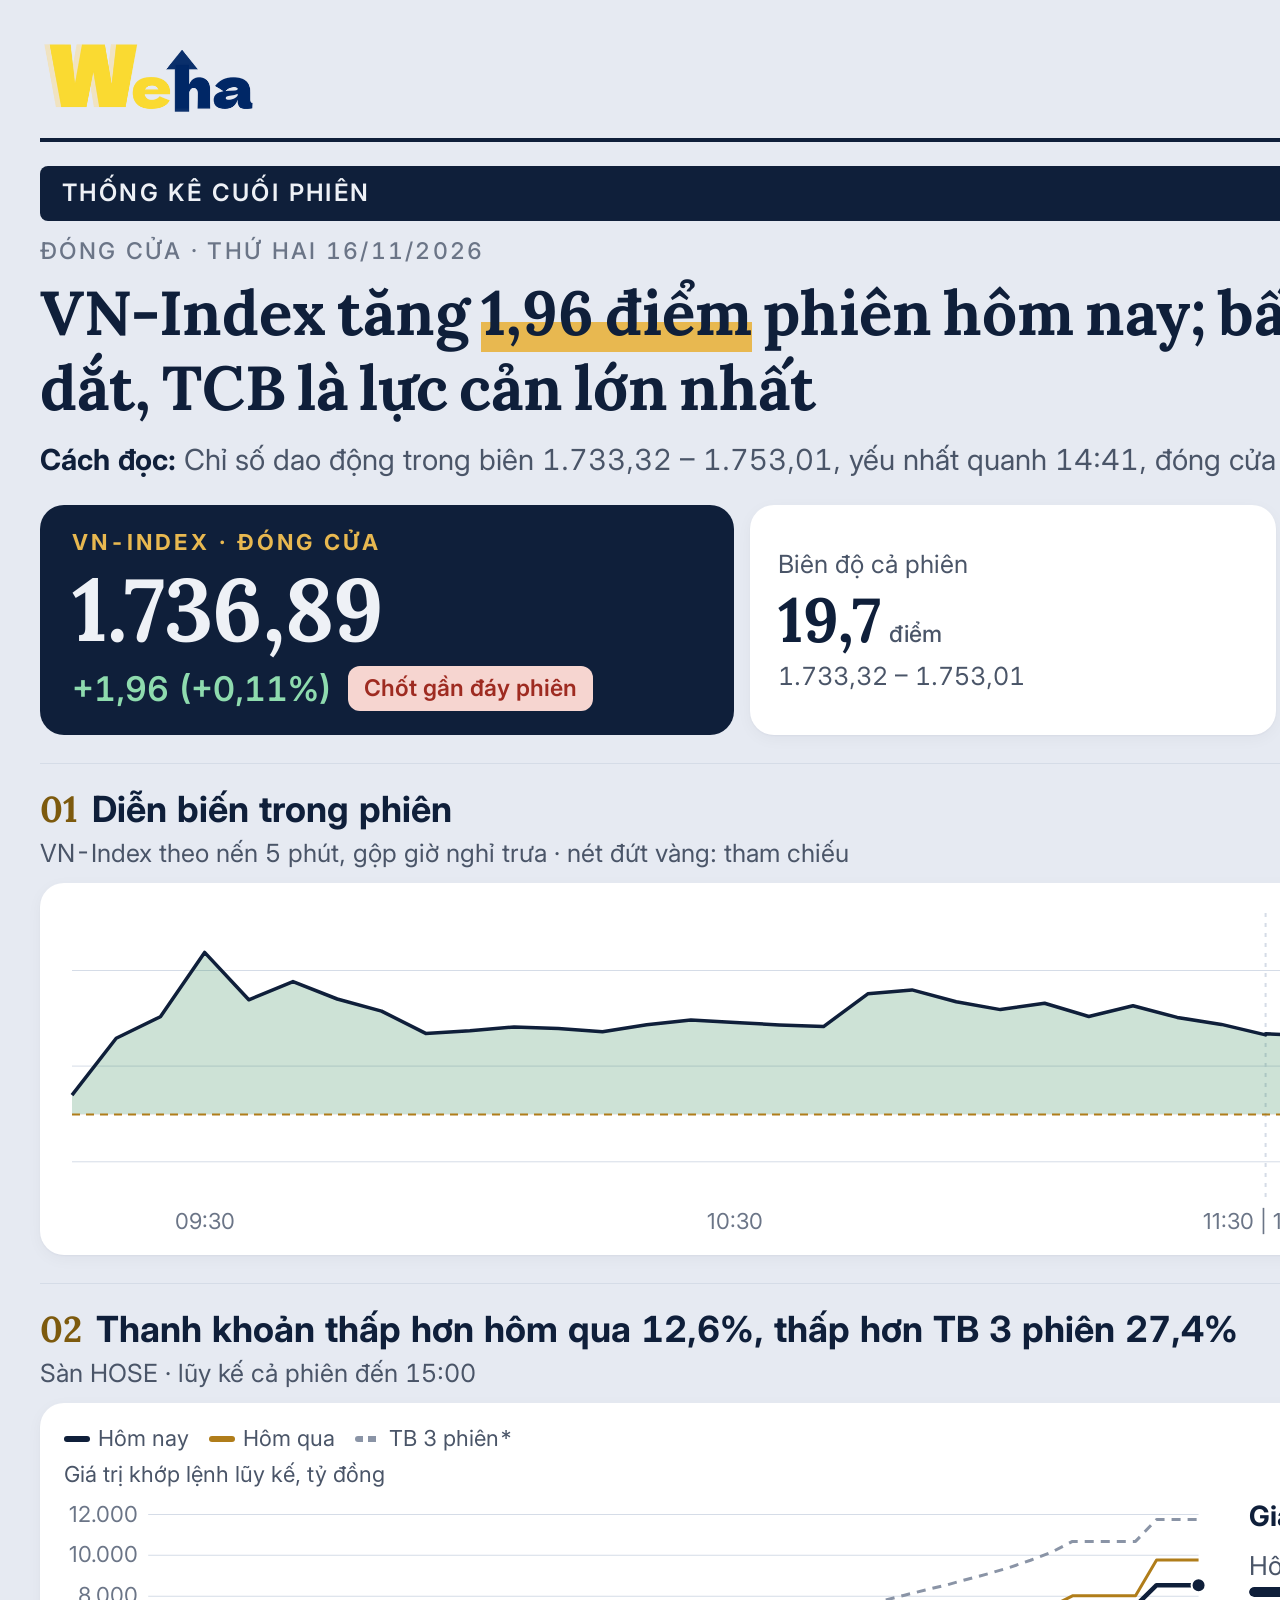
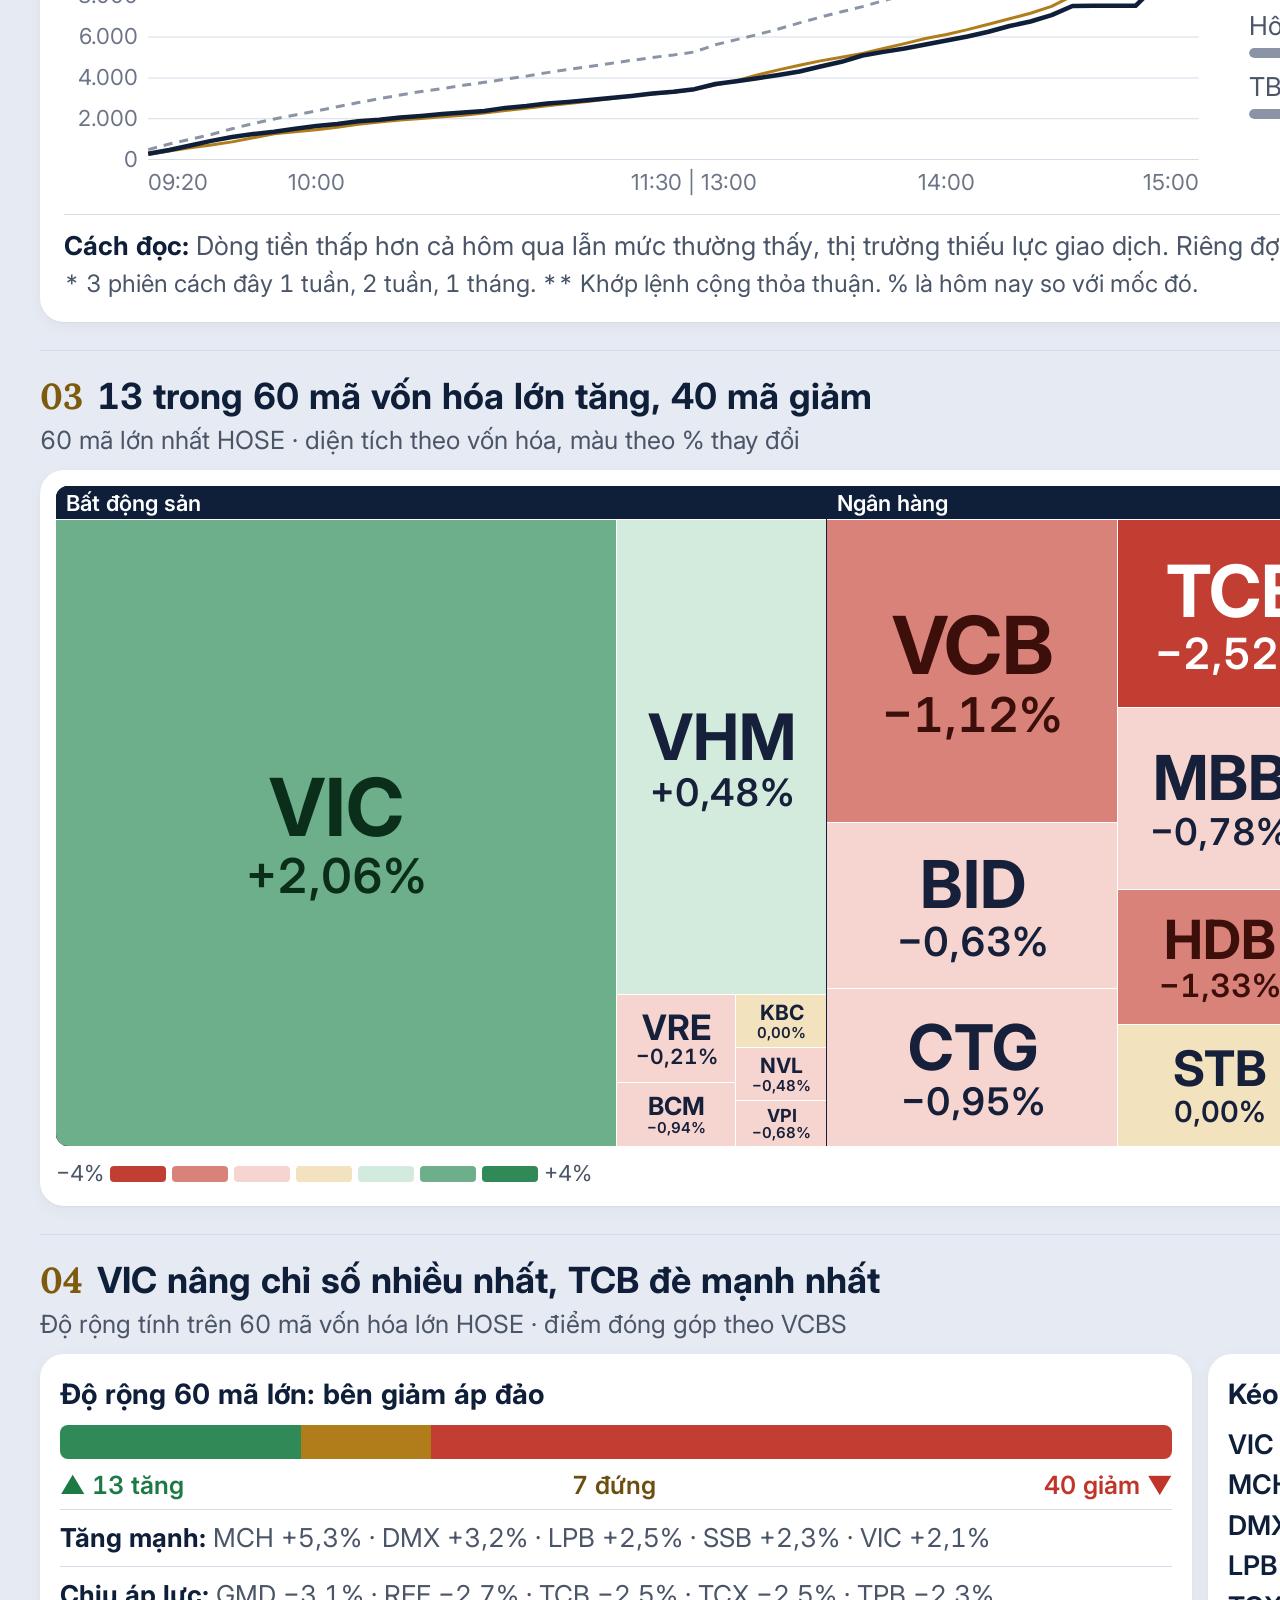
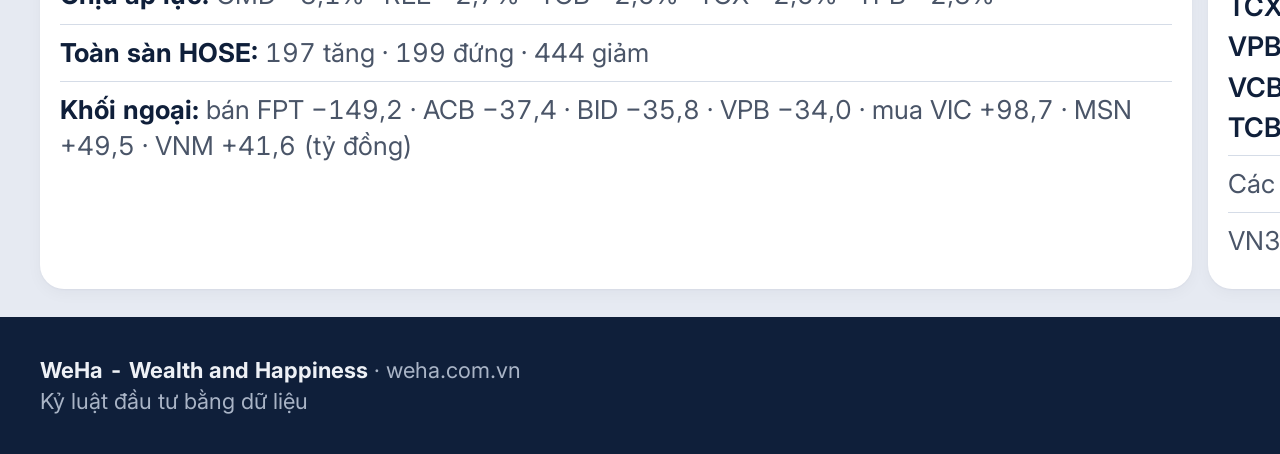
==== thong-ke-cuoi-phien/2026-11-16/index.html @ 00af67e8 "Thống kê cuối phiên 16/11/2026 Co-Authored-By: Claude Sonnet 5.5 <noreply@anthropic.com> Claude-Sess" ====
<!doctype html><html lang="vi"><head><meta charset="utf-8"><title>Thống kê cuối phiên 16/11/2026</title><style>@font-face{font-family:Inter;src:url(../assets/fonts/Inter.ttf);font-weight:100 900}
@font-face{font-family:Lora;src:url(../assets/fonts/Lora.ttf);font-weight:400 700}
:root{--navy:#0F1F3A;--navy-track:#24375A;--gold:#B07D1A;--gold-strong:#7D5A0E;--gold-light:#E8B850;--gold-fill:#FBEFD2;
--surface-page:#E6EAF2;--surface:#FFFFFF;--surface-soft:#F5F7FA;--text:#16203A;--text-2:#4A5568;--text-muted:#6B7587;--border:#D5DCE7;--on-dark:#EEF1F6;--on-dark-2:#A9B4C6;
--up:#1E7A45;--down:#C0352A;--up-bg:#D3EBDC;--down-bg:#F6D5D0;--neutral-bg:#F2E2BE;--up-strong:#1B5E36;--neutral-strong:#6B4F10;--up-on-dark:#8EDBAE;--down-on-dark:#F59A90;--up-bar:#2F8A57;--down-bar:#C23E33;
--zone-up-fill:rgba(30,122,69,.22);--zone-down-fill:rgba(192,53,42,.20);--ink:#0F1F3A;--hero-bg:#0F1F3A;--footer-bg:#0F1F3A;--s4:#8A94A6;
--font-sans:"Inter",sans-serif;--font-serif:"Lora",serif;--shadow-card:0 1px 2px rgba(15,31,58,.04),0 4px 16px rgba(15,31,58,.04)}
*{box-sizing:border-box;margin:0}
body{font-family:var(--font-sans);font-size:26px;line-height:1.45;color:var(--text);background:var(--surface-page);-webkit-font-smoothing:antialiased;font-variant-numeric:tabular-nums}
.canvas{width:2400px;padding:40px 40px 0}
.top{display:flex;justify-content:space-between;align-items:center;padding-bottom:22px;border-bottom:4px solid var(--ink)}
.top img{height:76px}
.meta{display:flex;flex-direction:column;align-items:flex-end;font-size:24px;color:var(--text-2);line-height:1.3}
.meta b{color:var(--ink);font-size:28px}
.tag{font-size:22px;font-weight:700;letter-spacing:.1em;text-transform:uppercase;color:var(--gold-strong)}
.h1{font-family:var(--font-serif);font-variant-numeric:normal;word-spacing:-.08em;font-size:62px;font-weight:700;line-height:1.2;color:var(--ink);margin:8px 0 14px}
.h1 mark{background:linear-gradient(transparent 62%,var(--gold-light) 62%);color:inherit}
.band{background:var(--ink);color:var(--on-dark);border-radius:8px;padding:10px 22px;margin-top:24px;font-size:24px;font-weight:600;letter-spacing:.1em;text-transform:uppercase}
.kick{font-size:23px;font-weight:500;letter-spacing:.1em;text-transform:uppercase;color:var(--text-muted);margin-top:14px}
.lede{font-size:29px;line-height:1.45;color:var(--text-2);margin-bottom:24px}.lede b{color:var(--ink)}
.kpi{display:grid;grid-template-columns:1.32fr 1fr 1fr 1fr;gap:16px}
.card-hero{background:var(--hero-bg);color:var(--on-dark);border-radius:24px;padding:22px 32px}
.eyebrow{font-size:22px;font-weight:700;letter-spacing:.14em;text-transform:uppercase;color:var(--gold-light)}
.display-score{font-family:var(--font-serif);font-size:88px;font-variant-numeric:lining-nums proportional-nums;font-weight:700;line-height:1.1;letter-spacing:-.01em;margin-top:2px}
.hrow{display:flex;align-items:center;gap:16px;flex-wrap:wrap;margin-top:6px}
.chg{font-weight:600;white-space:nowrap}.chg.up{color:var(--up)}.chg.down{color:var(--down)}.chg.flat{color:var(--text-2)}
.card-hero .chg.up{color:var(--up-on-dark)}.card-hero .chg.down{color:var(--down-on-dark)}
.chg.big{font-size:34px}
.badge{padding:6px 16px;border-radius:12px;font-size:23px;font-weight:600}
.b-up{background:var(--up-bg);color:var(--up-strong)}.b-down{background:var(--down-bg);color:#9E2B21}.b-mid{background:var(--neutral-bg);color:var(--neutral-strong)}
.how-to-read{margin-top:14px;padding-top:12px;border-top:1px solid var(--border);font-size:26px;line-height:1.45;color:var(--text-2)}
.card-hero .how-to-read{border-top-color:var(--navy-track);color:var(--on-dark-2)}.card-hero .how-to-read b{color:var(--on-dark)}
.how-to-read b{color:var(--ink)}
.stat-tile{background:var(--surface);border-radius:24px;box-shadow:var(--shadow-card);padding:22px 28px;display:flex;flex-direction:column;justify-content:center;gap:4px}
.stat-label,.stat-sub{font-size:23px;color:var(--text-2);line-height:1.3}
.stat-value{font-family:var(--font-serif);font-variant-numeric:lining-nums proportional-nums;font-size:62px;font-weight:700;line-height:1.15;color:var(--ink)}
.stat-value.down{color:var(--down)}.stat-value.up{color:var(--up)}
.unit{font-family:var(--font-sans);font-size:23px;font-weight:500;color:var(--text-2);margin-left:8px}
.sh{font-size:36px;font-weight:700;line-height:1.3;color:var(--ink);margin-top:28px;padding-top:22px;border-top:1px solid var(--border)}
.sh em{font-family:var(--font-serif);font-style:normal;font-variant-numeric:lining-nums;color:var(--gold-strong);margin-right:14px}
.sub{font-size:25px;color:var(--text-2);margin:2px 0 12px}
.card{background:var(--surface);border-radius:24px;box-shadow:var(--shadow-card);padding:16px}
svg{display:block}
.ax{font:22px var(--font-sans);fill:var(--text-muted)}
.note{font:500 24px var(--font-sans);fill:var(--text-2)}
.lab{font:700 24px var(--font-sans)}
.liq{display:grid;grid-template-columns:1.06fr 1fr;gap:10px 32px;padding:20px 24px}.lrs{display:grid;grid-template-columns:1fr 1fr;gap:36px;align-content:center}
.lc{min-width:0}
.lg{display:flex;flex-wrap:wrap;gap:4px 20px;font-size:22px;color:var(--text-2)}
.lg span{display:inline-flex;align-items:center;gap:8px}
.lg i{width:26px;height:6px;border-radius:3px;display:inline-block}
.lg i.dash{background:repeating-linear-gradient(90deg,var(--s4) 0 8px,transparent 8px 13px)}
.cap{font-size:22px;color:var(--text-2);margin-top:4px}
.ct{font-size:26px;font-weight:700;color:var(--ink);margin-bottom:10px}
.cmp{display:grid;grid-template-columns:1fr auto 110px;column-gap:10px;align-items:baseline;font-size:26px;margin-bottom:10px}
.cl{color:var(--text-2)}.cv{font-weight:700;color:var(--ink)}.cc{text-align:right;font-size:22px}
.cb{grid-column:1/-1;height:10px;border-radius:5px;background:var(--surface-soft);margin-top:3px;overflow:hidden}
.cb i{display:block;height:100%;border-radius:5px}
.fn{font-size:24px;color:var(--text-2)}
.wide{grid-column:1/-1;margin-top:2px}
.heat{position:relative;overflow:hidden;border-radius:12px;background:var(--ink)}
.hg{position:absolute;outline:2px solid var(--ink);outline-offset:-1px;overflow:hidden}
.hl{position:absolute;left:0;top:0;right:0;height:34px;padding:0 10px;background:var(--ink);color:#fff;font-size:22px;line-height:34px;font-weight:600;white-space:nowrap;overflow:hidden}
.ht{position:absolute;display:flex;flex-direction:column;align-items:center;justify-content:center;font-weight:700;line-height:1.08;outline:1px solid var(--surface);outline-offset:-.5px;color:var(--text);overflow:hidden}
.ht small{font-weight:600}.ht.row{flex-direction:row;gap:8px}
.h3u{background:var(--up-bar);color:#fff}.h2u{background:color-mix(in srgb,var(--up-bar) 62%,var(--up-bg));color:#0B2E1B}.h1u{background:var(--up-bg)}
.h0{background:var(--neutral-bg)}
.h1d{background:var(--down-bg)}.h2d{background:color-mix(in srgb,var(--down-bar) 55%,var(--down-bg));color:#3D0F0A}.h3d{background:var(--down-bar);color:#fff}
.scale{display:flex;align-items:center;gap:6px;margin-top:12px;font-size:22px;color:var(--text-2)}
.scale i{width:56px;height:16px;border-radius:4px}
.two{display:grid;grid-template-columns:1fr 1fr;gap:16px}
.two .card{padding:20px}
.stack{display:flex;height:34px;border-radius:8px;overflow:hidden;margin-top:4px}
.sl{display:flex;justify-content:space-between;font-size:25px;margin:8px 0 6px}.nt{color:var(--neutral-strong);font-weight:600}
.ln{font-size:26px;line-height:1.4;color:var(--text-2);padding:10px 0;border-top:1px solid var(--border)}.ln b{color:var(--ink)}
.ln b.chg.up{color:var(--up)}.ln b.chg.down{color:var(--down)}
.rest{margin-top:6px}
.ctr{display:grid;grid-template-columns:84px 1fr 100px;align-items:center;font-size:27px;line-height:1.5}
.sy{font-weight:600;color:var(--ink)}.nv{text-align:right}
.tr{position:relative;height:20px;display:block}.tr i{position:absolute;top:0;bottom:0;border-radius:3px}
.foot{display:flex;justify-content:space-between;align-items:center;gap:24px;background:var(--footer-bg);color:var(--on-dark-2);font-size:22px;line-height:1.4;margin:28px -40px 0;padding:22px 40px}
.foot b{color:var(--on-dark)}.foot .r{max-width:860px;text-align:right}
.ct{font-size:28px}.stat-label,.stat-sub{font-size:25px}
</style></head><body><main class="canvas">
<header class="top"><img src="../assets/logo.png" alt="WeHa"><div class="meta"><b>Cuối phiên · 15:00</b><span>Thứ Hai, 16/11/2026</span></div></header>
<div class="band">Thống kê cuối phiên</div>
<div class="kick">Đóng cửa · Thứ Hai 16/11/2026</div>
<h1 class="h1">VN-Index tăng <mark>1,96 điểm</mark> phiên hôm nay; bất động sản, thực phẩm và đồ uống dẫn dắt, TCB là lực cản lớn nhất</h1>
<p class="lede"><b>Cách đọc:</b> Chỉ số dao động trong biên 1.733,32 – 1.753,01, yếu nhất quanh 14:41, đóng cửa 1.736,89, trên tham chiếu 1,96 điểm.</p>
<section class="kpi">
<div class="card-hero"><div class="eyebrow">VN-Index · đóng cửa</div><div class="display-score">1.736,89</div>
<div class="hrow"><span class="chg up big">+1,96 (+0,11%)</span><span class="badge b-down">Chốt gần đáy phiên</span></div></div>
<div class="stat-tile"><div class="stat-label">Biên độ cả phiên</div><div class="stat-value">19,7<span class="unit">điểm</span></div><div class="stat-sub">1.733,32 – 1.753,01</div></div>
<div class="stat-tile"><div class="stat-label">Giá trị khớp lệnh</div><div class="stat-value">8.541<span class="unit">tỷ đồng</span></div><div class="stat-sub">Thỏa thuận thêm 3.336 tỷ đồng</div></div>
<div class="stat-tile"><div class="stat-label">Khối ngoại khớp lệnh</div><div class="stat-value up">+10<span class="unit">tỷ đồng</span></div><div class="stat-sub">Mua ròng mạnh VIC, MSN, VNM</div></div>
</section>
<h2 class="sh"><em>01</em>Diễn biến trong phiên</h2><p class="sub">VN-Index theo nến 5 phút, gộp giờ nghỉ trưa · nét đứt vàng: tham chiếu</p>
<div class="card"><svg viewBox="0 0 2288 340" width="100%" role="img" aria-label="VN-Index theo nến 5 phút">
<defs><clipPath id="ab"><rect x="0" y="0" width="2288" height="215.6"/></clipPath>
<clipPath id="be"><rect x="0" y="215.6" width="2288" height="340"/></clipPath></defs>
<line x1="16" x2="2138" y1="262.8" y2="262.8" stroke="var(--border)"/><text x="2152" y="270.8" class="ax">1.730</text><line x1="16" x2="2138" y1="167.1" y2="167.1" stroke="var(--border)"/><line x1="16" x2="2138" y1="71.5" y2="71.5" stroke="var(--border)"/><text x="2152" y="79.5" class="ax">1.750</text><line x1="1209.6" x2="1209.6" y1="14" y2="298" stroke="var(--border)" stroke-width="2" stroke-dasharray="4 6"/>
<path d="M16.0,196.1 L60.2,139.2 L104.4,117.7 L148.6,53.4 L192.8,100.8 L237.0,82.6 L281.2,100.0 L325.5,112.1 L369.7,134.4 L413.9,131.8 L458.1,128.0 L502.3,129.4 L546.5,132.8 L590.7,125.8 L634.9,121.0 L679.1,123.6 L723.3,125.9 L767.5,127.6 L811.8,94.8 L856.0,90.9 L900.2,102.8 L944.4,110.6 L988.6,104.2 L1032.8,117.5 L1077.0,106.7 L1121.2,118.4 L1165.4,125.4 L1209.6,135.9 L1209.6,134.8 L1253.8,136.7 L1298.0,117.1 L1342.2,127.5 L1386.5,132.4 L1430.7,159.6 L1474.9,160.7 L1519.1,179.6 L1563.3,180.8 L1607.5,166.9 L1651.7,163.5 L1695.9,167.6 L1740.1,166.9 L1784.3,168.1 L1828.5,180.8 L1872.8,169.1 L1917.0,163.4 L1961.2,171.5 L2005.4,202.9 L2049.6,191.8 L2093.8,211.0 L2138.0,196.9 L2138.0,215.6 L16.0,215.6 Z" fill="var(--zone-up-fill)" clip-path="url(#ab)"/>
<path d="M16.0,196.1 L60.2,139.2 L104.4,117.7 L148.6,53.4 L192.8,100.8 L237.0,82.6 L281.2,100.0 L325.5,112.1 L369.7,134.4 L413.9,131.8 L458.1,128.0 L502.3,129.4 L546.5,132.8 L590.7,125.8 L634.9,121.0 L679.1,123.6 L723.3,125.9 L767.5,127.6 L811.8,94.8 L856.0,90.9 L900.2,102.8 L944.4,110.6 L988.6,104.2 L1032.8,117.5 L1077.0,106.7 L1121.2,118.4 L1165.4,125.4 L1209.6,135.9 L1209.6,134.8 L1253.8,136.7 L1298.0,117.1 L1342.2,127.5 L1386.5,132.4 L1430.7,159.6 L1474.9,160.7 L1519.1,179.6 L1563.3,180.8 L1607.5,166.9 L1651.7,163.5 L1695.9,167.6 L1740.1,166.9 L1784.3,168.1 L1828.5,180.8 L1872.8,169.1 L1917.0,163.4 L1961.2,171.5 L2005.4,202.9 L2049.6,191.8 L2093.8,211.0 L2138.0,196.9 L2138.0,215.6 L16.0,215.6 Z" fill="var(--zone-down-fill)" clip-path="url(#be)"/>
<line x1="16" x2="2138" y1="215.6" y2="215.6" stroke="var(--gold)" stroke-width="2" stroke-dasharray="8 6"/>
<line x1="2138.0" x2="2148" y1="196.9" y2="196.9" stroke="var(--ink)" stroke-width="1.5" stroke-dasharray="3 6"/>
<path d="M16.0,196.1 L60.2,139.2 L104.4,117.7 L148.6,53.4 L192.8,100.8 L237.0,82.6 L281.2,100.0 L325.5,112.1 L369.7,134.4 L413.9,131.8 L458.1,128.0 L502.3,129.4 L546.5,132.8 L590.7,125.8 L634.9,121.0 L679.1,123.6 L723.3,125.9 L767.5,127.6 L811.8,94.8 L856.0,90.9 L900.2,102.8 L944.4,110.6 L988.6,104.2 L1032.8,117.5 L1077.0,106.7 L1121.2,118.4 L1165.4,125.4 L1209.6,135.9 L1209.6,134.8 L1253.8,136.7 L1298.0,117.1 L1342.2,127.5 L1386.5,132.4 L1430.7,159.6 L1474.9,160.7 L1519.1,179.6 L1563.3,180.8 L1607.5,166.9 L1651.7,163.5 L1695.9,167.6 L1740.1,166.9 L1784.3,168.1 L1828.5,180.8 L1872.8,169.1 L1917.0,163.4 L1961.2,171.5 L2005.4,202.9 L2049.6,191.8 L2093.8,211.0 L2138.0,196.9" fill="none" stroke="var(--ink)" stroke-width="3.5" stroke-linejoin="round"/>
<circle cx="2093.8" cy="211.0" r="7" fill="var(--down)" stroke="#fff" stroke-width="2"/>
<text x="2103.8" y="191.0" text-anchor="end" class="lab" fill="var(--down)">Thấp nhất 1.735,42</text>
<circle cx="2138.0" cy="196.9" r="8" fill="var(--ink)" stroke="#fff" stroke-width="2"/>
<rect x="2148" y="173.9" width="138" height="46" rx="8" fill="var(--ink)"/>
<text x="2217.0" y="204.9" text-anchor="middle" class="lab" fill="#fff">1.736,89</text>
<text x="2124" y="203.6" text-anchor="end" class="lab" fill="var(--gold-strong)">Tham chiếu 1.734,93</text>
<text x="148.6" y="330" text-anchor="middle" class="ax">09:30</text><text x="679.1" y="330" text-anchor="middle" class="ax">10:30</text><text x="1209.6" y="330" text-anchor="middle" class="ax">11:30 | 13:00</text><text x="1740.1" y="330" text-anchor="middle" class="ax">14:00</text><text x="2138.0" y="330" text-anchor="middle" class="ax">14:45</text></svg></div>
<h2 class="sh"><em>02</em>Thanh khoản thấp hơn hôm qua 12,6%, thấp hơn TB 3 phiên 27,4%</h2><p class="sub">Sàn HOSE · lũy kế cả phiên đến 15:00</p>
<div class="card liq"><div class="lc"><div class="lg"><span><i style="background:var(--ink)"></i>Hôm nay</span><span><i style="background:var(--gold)"></i>Hôm qua</span><span><i class="dash"></i>TB 3 phiên*</span></div>
<div class="cap">Giá trị khớp lệnh lũy kế, tỷ đồng</div><svg viewBox="0 0 1150 310" width="100%" role="img" aria-label="Thanh khoản lũy kế theo giờ"><line x1="84" x2="1132" y1="268.0" y2="268.0" stroke="var(--border)"/><text x="74" y="275.0" text-anchor="end" class="ax">0</text><line x1="84" x2="1132" y1="227.2" y2="227.2" stroke="var(--border)"/><text x="74" y="234.2" text-anchor="end" class="ax">2.000</text><line x1="84" x2="1132" y1="186.5" y2="186.5" stroke="var(--border)"/><text x="74" y="193.5" text-anchor="end" class="ax">4.000</text><line x1="84" x2="1132" y1="145.7" y2="145.7" stroke="var(--border)"/><text x="74" y="152.7" text-anchor="end" class="ax">6.000</text><line x1="84" x2="1132" y1="105.0" y2="105.0" stroke="var(--border)"/><text x="74" y="112.0" text-anchor="end" class="ax">8.000</text><line x1="84" x2="1132" y1="64.2" y2="64.2" stroke="var(--border)"/><text x="74" y="71.2" text-anchor="end" class="ax">10.000</text><line x1="84" x2="1132" y1="23.5" y2="23.5" stroke="var(--border)"/><text x="74" y="30.5" text-anchor="end" class="ax">12.000</text><text x="84.0" y="298" text-anchor="start" class="ax">09:20</text><text x="251.7" y="298" text-anchor="middle" class="ax">10:00</text><text x="629.0" y="298" text-anchor="middle" class="ax">11:30 | 13:00</text><text x="880.5" y="298" text-anchor="middle" class="ax">14:00</text><text x="1132.0" y="298" text-anchor="end" class="ax">15:00</text>
<path d="M84.0,258.0 L105.0,252.5 L125.9,247.7 L146.9,242.9 L167.8,237.2 L188.8,232.0 L209.8,227.4 L230.7,223.4 L251.7,219.5 L272.6,215.3 L293.6,211.1 L314.6,207.3 L335.5,203.5 L356.5,200.0 L377.4,197.1 L398.4,193.9 L419.4,190.9 L440.3,187.8 L461.3,184.7 L482.2,181.2 L503.2,178.0 L524.2,175.0 L545.1,172.0 L566.1,169.0 L587.0,166.1 L608.0,163.6 L629.0,160.6 L649.9,153.4 L670.9,148.3 L691.8,143.3 L712.8,137.7 L733.8,131.6 L754.7,125.9 L775.7,120.5 L796.6,115.4 L817.6,109.4 L838.6,104.0 L859.5,98.7 L880.5,93.8 L901.4,88.0 L922.4,82.5 L943.4,76.3 L964.3,69.1 L985.3,61.1 L1006.2,50.3 L1027.2,50.3 L1048.2,50.3 L1069.1,50.3 L1090.1,28.4 L1111.0,28.4 L1132.0,28.4" fill="none" stroke="var(--s4)" stroke-width="3" stroke-linejoin="round" stroke-dasharray="9 7"/><path d="M84.0,262.9 L105.0,259.4 L125.9,256.3 L146.9,253.5 L167.8,250.3 L188.8,246.2 L209.8,242.2 L230.7,240.2 L251.7,238.2 L272.6,235.7 L293.6,232.7 L314.6,230.5 L335.5,228.6 L356.5,227.0 L377.4,225.3 L398.4,223.7 L419.4,221.6 L440.3,219.0 L461.3,216.8 L482.2,214.2 L503.2,212.1 L524.2,209.8 L545.1,207.4 L566.1,204.3 L587.0,202.5 L608.0,200.9 L629.0,198.0 L649.9,193.7 L670.9,189.2 L691.8,183.6 L712.8,178.5 L733.8,173.8 L754.7,169.5 L775.7,165.9 L796.6,162.0 L817.6,157.1 L838.6,152.3 L859.5,147.2 L880.5,143.1 L901.4,138.3 L922.4,132.9 L943.4,127.5 L964.3,122.0 L985.3,115.1 L1006.2,104.6 L1027.2,104.6 L1048.2,104.6 L1069.1,104.6 L1090.1,68.9 L1111.0,68.9 L1132.0,68.9" fill="none" stroke="var(--gold)" stroke-width="3" stroke-linejoin="round" /><path d="M84.0,262.2 L105.0,258.4 L125.9,253.9 L146.9,249.3 L167.8,245.5 L188.8,242.5 L209.8,240.1 L230.7,237.2 L251.7,234.5 L272.6,232.4 L293.6,229.8 L314.6,228.2 L335.5,226.0 L356.5,224.4 L377.4,222.5 L398.4,220.9 L419.4,219.4 L440.3,216.4 L461.3,214.6 L482.2,212.1 L503.2,210.4 L524.2,208.5 L545.1,206.5 L566.1,204.5 L587.0,202.1 L608.0,200.4 L629.0,197.7 L649.9,192.6 L670.9,189.8 L691.8,186.8 L712.8,183.6 L733.8,180.1 L754.7,175.1 L775.7,170.4 L796.6,164.1 L817.6,160.5 L838.6,157.1 L859.5,153.1 L880.5,149.1 L901.4,145.1 L922.4,140.4 L943.4,134.7 L964.3,130.2 L985.3,123.9 L1006.2,114.7 L1027.2,114.6 L1048.2,114.6 L1069.1,114.6 L1090.1,94.0 L1111.0,94.0 L1132.0,94.0" fill="none" stroke="var(--ink)" stroke-width="4.5" stroke-linejoin="round" />
<circle cx="1132.0" cy="94.0" r="7" fill="var(--ink)" stroke="#fff" stroke-width="2"/></svg></div>
<div class="lrs"><div class="lr"><div class="ct">Giá trị khớp lệnh, tỷ đồng</div><div class="cmp"><span class="cl">Hôm nay</span><span class="cv">8.541</span><span class="cc"></span><span class="cb"><i style="width:72.6%;background:var(--ink)"></i></span></div><div class="cmp"><span class="cl">Hôm qua</span><span class="cv">9.773</span><span class="cc"><span class="chg down">−12,6%</span></span><span class="cb"><i style="width:83.1%;background:var(--s4)"></i></span></div><div class="cmp"><span class="cl">TB 3 phiên*</span><span class="cv">11.759</span><span class="cc"><span class="chg down">−27,4%</span></span><span class="cb"><i style="width:100.0%;background:var(--s4)"></i></span></div>
</div><div class="lr"><div class="ct">Gồm thỏa thuận, tỷ đồng**</div><div class="cmp"><span class="cl">Hôm nay</span><span class="cv">11.877</span><span class="cc"></span><span class="cb"><i style="width:76.9%;background:var(--ink)"></i></span></div><div class="cmp"><span class="cl">Hôm qua</span><span class="cv">15.138</span><span class="cc"><span class="chg down">−21,5%</span></span><span class="cb"><i style="width:98.0%;background:var(--s4)"></i></span></div><div class="cmp"><span class="cl">TB 3 phiên*</span><span class="cv">15.451</span><span class="cc"><span class="chg down">−23,1%</span></span><span class="cb"><i style="width:100.0%;background:var(--s4)"></i></span></div></div></div>
<div class="how-to-read wide"><b>Cách đọc:</b> Dòng tiền thấp hơn cả hôm qua lẫn mức thường thấy, thị trường thiếu lực giao dịch. Riêng đợt ATC khớp 1.012 tỷ đồng.<br><span class="fn">* 3 phiên cách đây 1 tuần, 2 tuần, 1 tháng. ** Khớp lệnh cộng thỏa thuận. % là hôm nay so với mốc đó.</span></div></div>
<h2 class="sh"><em>03</em>13 trong 60 mã vốn hóa lớn tăng, 40 mã giảm</h2><p class="sub">60 mã lớn nhất HOSE · diện tích theo vốn hóa, màu theo % thay đổi</p>
<div class="card"><div class="heat" style="width:2288px;height:660px"><div class="hg" style="left:0.0px;top:0.0px;width:771.1px;height:660.0px"><b class="hl">Bất động sản</b><div class="ht h2u" style="left:0.0px;top:34.0px;width:561.1px;height:626.0px"><span style="font-size:80px">VIC</span><small style="font-size:48px">+2,06%</small></div><div class="ht h1u" style="left:561.1px;top:34.0px;width:210.0px;height:474.8px"><span style="font-size:64px">VHM</span><small style="font-size:38px">+0,48%</small></div><div class="ht h1d" style="left:561.1px;top:508.8px;width:119.1px;height:88.0px"><span style="font-size:35px">VRE</span><small style="font-size:21px">−0,21%</small></div><div class="ht h1d" style="left:561.1px;top:596.8px;width:119.1px;height:63.2px"><span style="font-size:25px">BCM</span><small style="font-size:15px">−0,94%</small></div><div class="ht h0" style="left:680.2px;top:508.8px;width:91.0px;height:53.2px"><span style="font-size:21px">KBC</span><small style="font-size:15px">0,00%</small></div><div class="ht h1d" style="left:680.2px;top:561.9px;width:91.0px;height:53.1px"><span style="font-size:21px">NVL</span><small style="font-size:15px">−0,48%</small></div><div class="ht h1d" style="left:680.2px;top:615.1px;width:91.0px;height:44.9px"><span style="font-size:18px">VPI</span><small style="font-size:15px">−0,68%</small></div></div><div class="hg" style="left:771.1px;top:0.0px;width:750.4px;height:660.0px"><b class="hl">Ngân hàng</b><div class="ht h2d" style="left:0.0px;top:34.0px;width:291.4px;height:303.0px"><span style="font-size:80px">VCB</span><small style="font-size:48px">−1,12%</small></div><div class="ht h1d" style="left:0.0px;top:337.0px;width:291.4px;height:165.6px"><span style="font-size:66px">BID</span><small style="font-size:40px">−0,63%</small></div><div class="ht h1d" style="left:0.0px;top:502.6px;width:291.4px;height:157.4px"><span style="font-size:63px">CTG</span><small style="font-size:38px">−0,95%</small></div><div class="ht h3d" style="left:291.4px;top:34.0px;width:236.2px;height:187.9px"><span style="font-size:72px">TCB</span><small style="font-size:43px">−2,52%</small></div><div class="ht h2d" style="left:527.6px;top:34.0px;width:222.8px;height:187.9px"><span style="font-size:68px">VPB</span><small style="font-size:41px">−1,81%</small></div><div class="ht h1d" style="left:291.4px;top:221.9px;width:203.5px;height:181.6px"><span style="font-size:62px">MBB</span><small style="font-size:37px">−0,78%</small></div><div class="ht h2d" style="left:291.4px;top:403.5px;width:203.5px;height:135.1px"><span style="font-size:54px">HDB</span><small style="font-size:32px">−1,33%</small></div><div class="ht h0" style="left:291.4px;top:538.6px;width:203.5px;height:121.4px"><span style="font-size:49px">STB</span><small style="font-size:29px">0,00%</small></div><div class="ht h1u" style="left:494.9px;top:221.9px;width:134.5px;height:170.5px"><span style="font-size:41px">ACB</span><small style="font-size:24px">+0,49%</small></div><div class="ht h2u" style="left:629.4px;top:221.9px;width:121.0px;height:170.5px"><span style="font-size:37px">LPB</span><small style="font-size:22px">+2,48%</small></div><div class="ht h1d" style="left:494.9px;top:392.4px;width:132.9px;height:89.7px"><span style="font-size:36px">MSB</span><small style="font-size:22px">−0,91%</small></div><div class="ht h1d" style="left:627.8px;top:392.4px;width:122.6px;height:89.7px"><span style="font-size:36px">SHB</span><small style="font-size:22px">−0,92%</small></div><div class="ht h2d" style="left:494.9px;top:482.1px;width:113.7px;height:89.0px"><span style="font-size:34px">VIB</span><small style="font-size:21px">−1,78%</small></div><div class="ht h2u" style="left:494.9px;top:571.1px;width:113.7px;height:88.9px"><span style="font-size:34px">SSB</span><small style="font-size:21px">+2,33%</small></div><div class="ht h2d" style="left:608.6px;top:482.1px;width:78.6px;height:99.3px"><span style="font-size:24px">TPB</span><small style="font-size:15px">−2,32%</small></div><div class="ht h2d" style="left:687.2px;top:482.1px;width:63.2px;height:99.3px"><span style="font-size:19px">OCB</span><small style="font-size:15px">−2,31%</small></div><div class="ht h1d" style="left:608.6px;top:581.4px;width:74.6px;height:78.6px"><span style="font-size:23px">EIB</span><small style="font-size:15px">−0,31%</small></div><div class="ht h2d" style="left:683.1px;top:581.4px;width:67.2px;height:78.6px"><span style="font-size:20px">NAB</span><small style="font-size:15px">−1,89%</small></div></div><div class="hg" style="left:1521.5px;top:0.0px;width:276.5px;height:350.5px"><b class="hl">Công nghiệp</b><div class="ht h0" style="left:0.0px;top:34.0px;width:167.0px;height:200.5px"><span style="font-size:51px">HPG</span><small style="font-size:30px">0,00%</small></div><div class="ht h1d" style="left:167.0px;top:34.0px;width:109.5px;height:200.5px"><span style="font-size:33px">GVR</span><small style="font-size:20px">−0,69%</small></div><div class="ht h1u" style="left:0.0px;top:234.5px;width:67.1px;height:116.0px"><span style="font-size:20px">GEE</span><small style="font-size:15px">+0,49%</small></div><div class="ht h3d" style="left:67.1px;top:234.5px;width:97.2px;height:61.6px"><span style="font-size:25px">GMD</span><small style="font-size:15px">−3,09%</small></div><div class="ht h2d" style="left:67.1px;top:296.1px;width:97.2px;height:54.4px"><span style="font-size:22px">GEX</span><small style="font-size:15px">−1,40%</small></div><div class="ht h3d" style="left:164.3px;top:234.5px;width:60.7px;height:86.2px"><span style="font-size:18px">REE</span><small style="font-size:15px">−2,71%</small></div><div class="ht h1d" style="left:225.0px;top:234.5px;width:51.5px;height:86.2px"><span style="font-size:19px">GEL</span></div><div class="ht h1d row" style="left:164.3px;top:320.8px;width:112.2px;height:29.7px"><span style="font-size:19px">VGC</span><small style="font-size:15px">−0,50%</small></div></div><div class="hg" style="left:1521.5px;top:350.5px;width:276.5px;height:309.5px"><b class="hl">Năng lượng</b><div class="ht h0" style="left:0.0px;top:34.0px;width:206.8px;height:160.1px"><span style="font-size:63px">GAS</span><small style="font-size:38px">0,00%</small></div><div class="ht h1u" style="left:0.0px;top:194.1px;width:206.8px;height:115.4px"><span style="font-size:46px">BSR</span><small style="font-size:28px">+0,39%</small></div><div class="ht h2d" style="left:206.8px;top:34.0px;width:69.7px;height:112.6px"><span style="font-size:21px">PLX</span><small style="font-size:15px">−2,24%</small></div><div class="ht h2d" style="left:206.8px;top:146.6px;width:69.7px;height:98.3px"><span style="font-size:21px">POW</span><small style="font-size:15px">−1,53%</small></div><div class="ht h1u" style="left:206.8px;top:244.9px;width:69.7px;height:64.6px"><span style="font-size:21px">PGV</span><small style="font-size:15px">+0,94%</small></div></div><div class="hg" style="left:1798.0px;top:0.0px;width:254.4px;height:317.6px"><b class="hl">Chứng khoán</b><div class="ht h2d" style="left:0.0px;top:34.0px;width:147.3px;height:117.0px"><span style="font-size:45px">TCX</span><small style="font-size:27px">−2,47%</small></div><div class="ht h2d" style="left:147.3px;top:34.0px;width:107.2px;height:117.0px"><span style="font-size:32px">VCK</span><small style="font-size:19px">−1,27%</small></div><div class="ht h2d" style="left:0.0px;top:151.0px;width:112.4px;height:96.2px"><span style="font-size:34px">SSI</span><small style="font-size:20px">−1,73%</small></div><div class="ht h1d" style="left:0.0px;top:247.1px;width:112.4px;height:70.5px"><span style="font-size:28px">VPX</span><small style="font-size:17px">−0,64%</small></div><div class="ht h1u" style="left:112.4px;top:151.0px;width:72.1px;height:82.8px"><span style="font-size:22px">HCM</span><small style="font-size:15px">+0,22%</small></div><div class="ht h2d" style="left:184.5px;top:151.0px;width:69.9px;height:82.8px"><span style="font-size:21px">VIX</span><small style="font-size:15px">−1,92%</small></div><div class="ht h2d" style="left:112.4px;top:233.7px;width:49.2px;height:83.9px"><span style="font-size:19px">VCI</span></div><div class="ht h1d" style="left:161.6px;top:233.7px;width:47.6px;height:83.9px"><span style="font-size:19px">LPS</span></div><div class="ht h2d" style="left:209.2px;top:233.7px;width:45.3px;height:83.9px"><span style="font-size:19px">VND</span></div></div><div class="hg" style="left:2052.4px;top:0.0px;width:235.6px;height:317.6px"><b class="hl">Thực phẩm</b><div class="ht h3u" style="left:0.0px;top:34.0px;width:235.6px;height:134.2px"><span style="font-size:54px">MCH</span><small style="font-size:32px">+5,26%</small></div><div class="ht h0" style="left:0.0px;top:168.2px;width:145.5px;height:149.5px"><span style="font-size:44px">VNM</span><small style="font-size:26px">0,00%</small></div><div class="ht h1d" style="left:145.5px;top:168.2px;width:90.1px;height:110.1px"><span style="font-size:27px">SAB</span><small style="font-size:16px">−0,35%</small></div><div class="ht h1u" style="left:145.5px;top:278.3px;width:90.1px;height:39.4px"><span style="font-size:19px">SBT</span></div></div><div class="hg" style="left:1798.0px;top:317.6px;width:202.7px;height:342.4px"><b class="hl">Du lịch</b><div class="ht h0" style="left:0.0px;top:34.0px;width:202.7px;height:153.9px"><span style="font-size:61px">VPL</span><small style="font-size:37px">0,00%</small></div><div class="ht h1d" style="left:0.0px;top:187.9px;width:121.0px;height:154.5px"><span style="font-size:37px">VJC</span><small style="font-size:22px">−0,65%</small></div><div class="ht h2d" style="left:121.0px;top:187.9px;width:81.7px;height:154.5px"><span style="font-size:25px">HVN</span><small style="font-size:15px">−1,80%</small></div></div><div class="hg" style="left:2000.7px;top:317.6px;width:287.3px;height:238.4px"><b class="hl">Bán lẻ</b><div class="ht h1u" style="left:0.0px;top:34.0px;width:185.3px;height:102.2px"><span style="font-size:41px">MSN</span><small style="font-size:25px">+0,42%</small></div><div class="ht h1d" style="left:0.0px;top:136.2px;width:185.3px;height:102.2px"><span style="font-size:41px">MWG</span><small style="font-size:25px">−0,27%</small></div><div class="ht h3u" style="left:185.3px;top:34.0px;width:102.0px;height:161.5px"><span style="font-size:31px">DMX</span><small style="font-size:19px">+3,20%</small></div><div class="ht h0" style="left:185.3px;top:195.5px;width:102.0px;height:43.0px"><span style="font-size:17px">FRT</span><small style="font-size:15px">0,00%</small></div></div><div class="hg" style="left:2000.7px;top:556.1px;width:287.3px;height:103.9px"><b class="hl">Khác</b><div class="ht h2d" style="left:0.0px;top:34.0px;width:195.8px;height:69.9px"><span style="font-size:28px">FPT</span><small style="font-size:17px">−1,40%</small></div><div class="ht h2d" style="left:195.8px;top:34.0px;width:91.5px;height:69.9px"><span style="font-size:28px">BVH</span><small style="font-size:17px">−1,09%</small></div></div></div><div class="scale"><span>−4%</span><i class="h3d"></i><i class="h2d"></i><i class="h1d"></i><i class="h0"></i><i class="h1u"></i><i class="h2u"></i><i class="h3u"></i><span>+4%</span></div></div>
<h2 class="sh"><em>04</em>VIC nâng chỉ số nhiều nhất, TCB đè mạnh nhất</h2><p class="sub">Độ rộng tính trên 60 mã vốn hóa lớn HOSE · điểm đóng góp theo VCBS</p>
<section class="two"><div class="card"><div class="ct">Độ rộng 60 mã lớn: bên giảm áp đảo</div>
<div class="stack"><i style="flex:13;background:var(--up-bar)"></i><i style="flex:7;background:var(--gold)"></i><i style="flex:40;background:var(--down-bar)"></i></div>
<div class="sl"><span class="chg up">▲ 13 tăng</span><span class="nt">7 đứng</span><span class="chg down">40 giảm ▼</span></div>
<p class="ln"><b>Tăng mạnh:</b> MCH +5,3% · DMX +3,2% · LPB +2,5% · SSB +2,3% · VIC +2,1%</p><p class="ln"><b>Chịu áp lực:</b> GMD −3,1% · REE −2,7% · TCB −2,5% · TCX −2,5% · TPB −2,3%</p>
<p class="ln"><b>Toàn sàn HOSE:</b> 197 tăng · 199 đứng · 444 giảm</p><p class="ln"><b>Khối ngoại:</b> bán FPT −149,2 · ACB −37,4 · BID −35,8 · VPB −34,0 · mua VIC +98,7 · MSN +49,5 · VNM +41,6 (tỷ đồng)</p></div>
<div class="card"><div class="ct">Kéo / đè chỉ số, điểm</div><div class="ctr"><span class="sy">VIC</span><span class="tr"><i style="left:50%;width:46.0%;background:var(--up-bar)"></i></span><span class="chg up nv">+7,99</span></div><div class="ctr"><span class="sy">MCH</span><span class="tr"><i style="left:50%;width:10.1%;background:var(--up-bar)"></i></span><span class="chg up nv">+1,75</span></div><div class="ctr"><span class="sy">DMX</span><span class="tr"><i style="left:50%;width:3.6%;background:var(--up-bar)"></i></span><span class="chg up nv">+0,63</span></div><div class="ctr"><span class="sy">LPB</span><span class="tr"><i style="left:50%;width:3.2%;background:var(--up-bar)"></i></span><span class="chg up nv">+0,55</span></div><div class="ctr"><span class="sy">TCX</span><span class="tr"><i style="right:50%;width:2.8%;background:var(--down-bar)"></i></span><span class="chg down nv">−0,48</span></div><div class="ctr"><span class="sy">VPB</span><span class="tr"><i style="right:50%;width:4.7%;background:var(--down-bar)"></i></span><span class="chg down nv">−0,82</span></div><div class="ctr"><span class="sy">VCB</span><span class="tr"><i style="right:50%;width:5.9%;background:var(--down-bar)"></i></span><span class="chg down nv">−1,03</span></div><div class="ctr"><span class="sy">TCB</span><span class="tr"><i style="right:50%;width:6.9%;background:var(--down-bar)"></i></span><span class="chg down nv">−1,20</span></div>
<p class="ln rest">Các mã còn lại cộng dồn: <b>−5,41 điểm</b></p>
<p class="ln">VN30F 11/2026: <b class="chg down">1.843,0 (−0,43%)</b> · basis −1,2</p></div></section>
<footer class="foot"><div><b>WeHa - Wealth and Happiness</b> · weha.com.vn<br>Kỷ luật đầu tư bằng dữ liệu</div>
<div class="r">Nguồn: VCBS · cập nhật 15:17 16/11/2026. Khối ngoại và thỏa thuận có thể được nguồn cập nhật thêm sau giờ giao dịch. Chỉ để tham khảo, không phải khuyến nghị đầu tư.</div></footer>
</main></body></html>
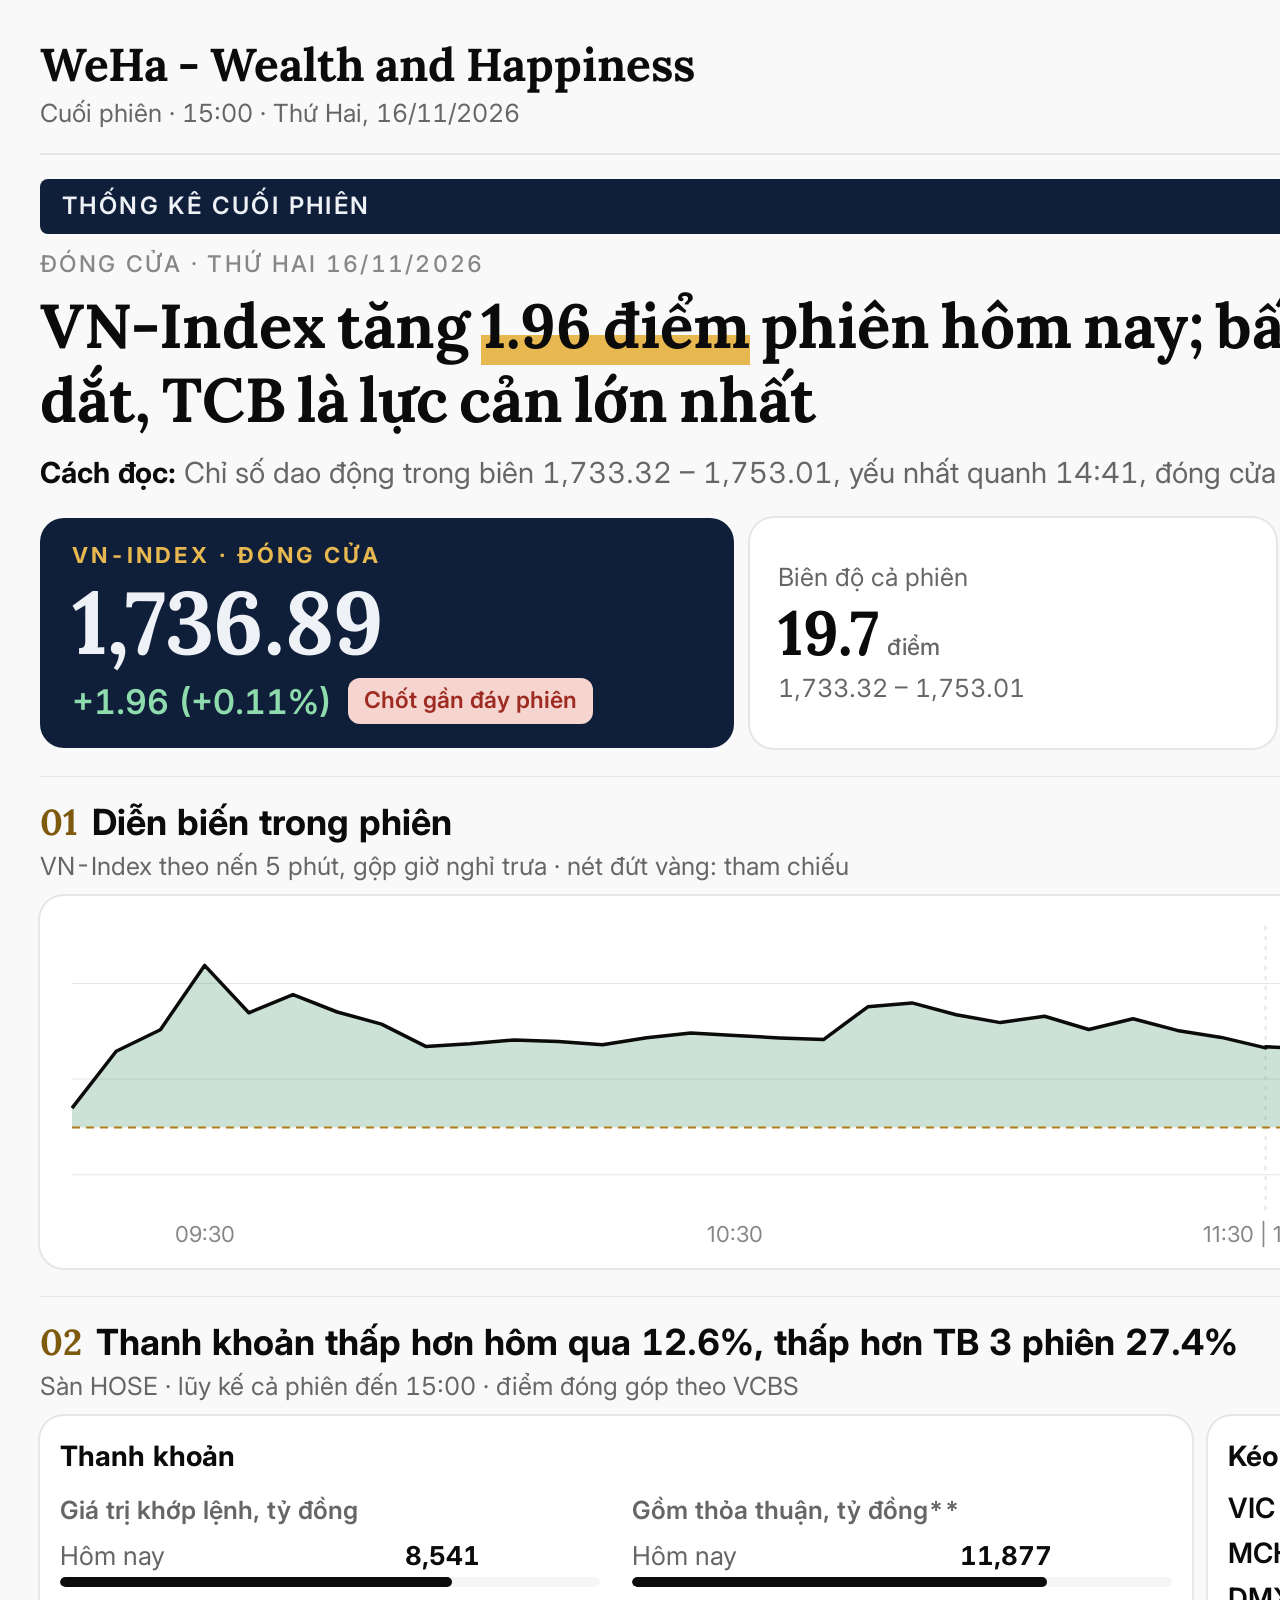
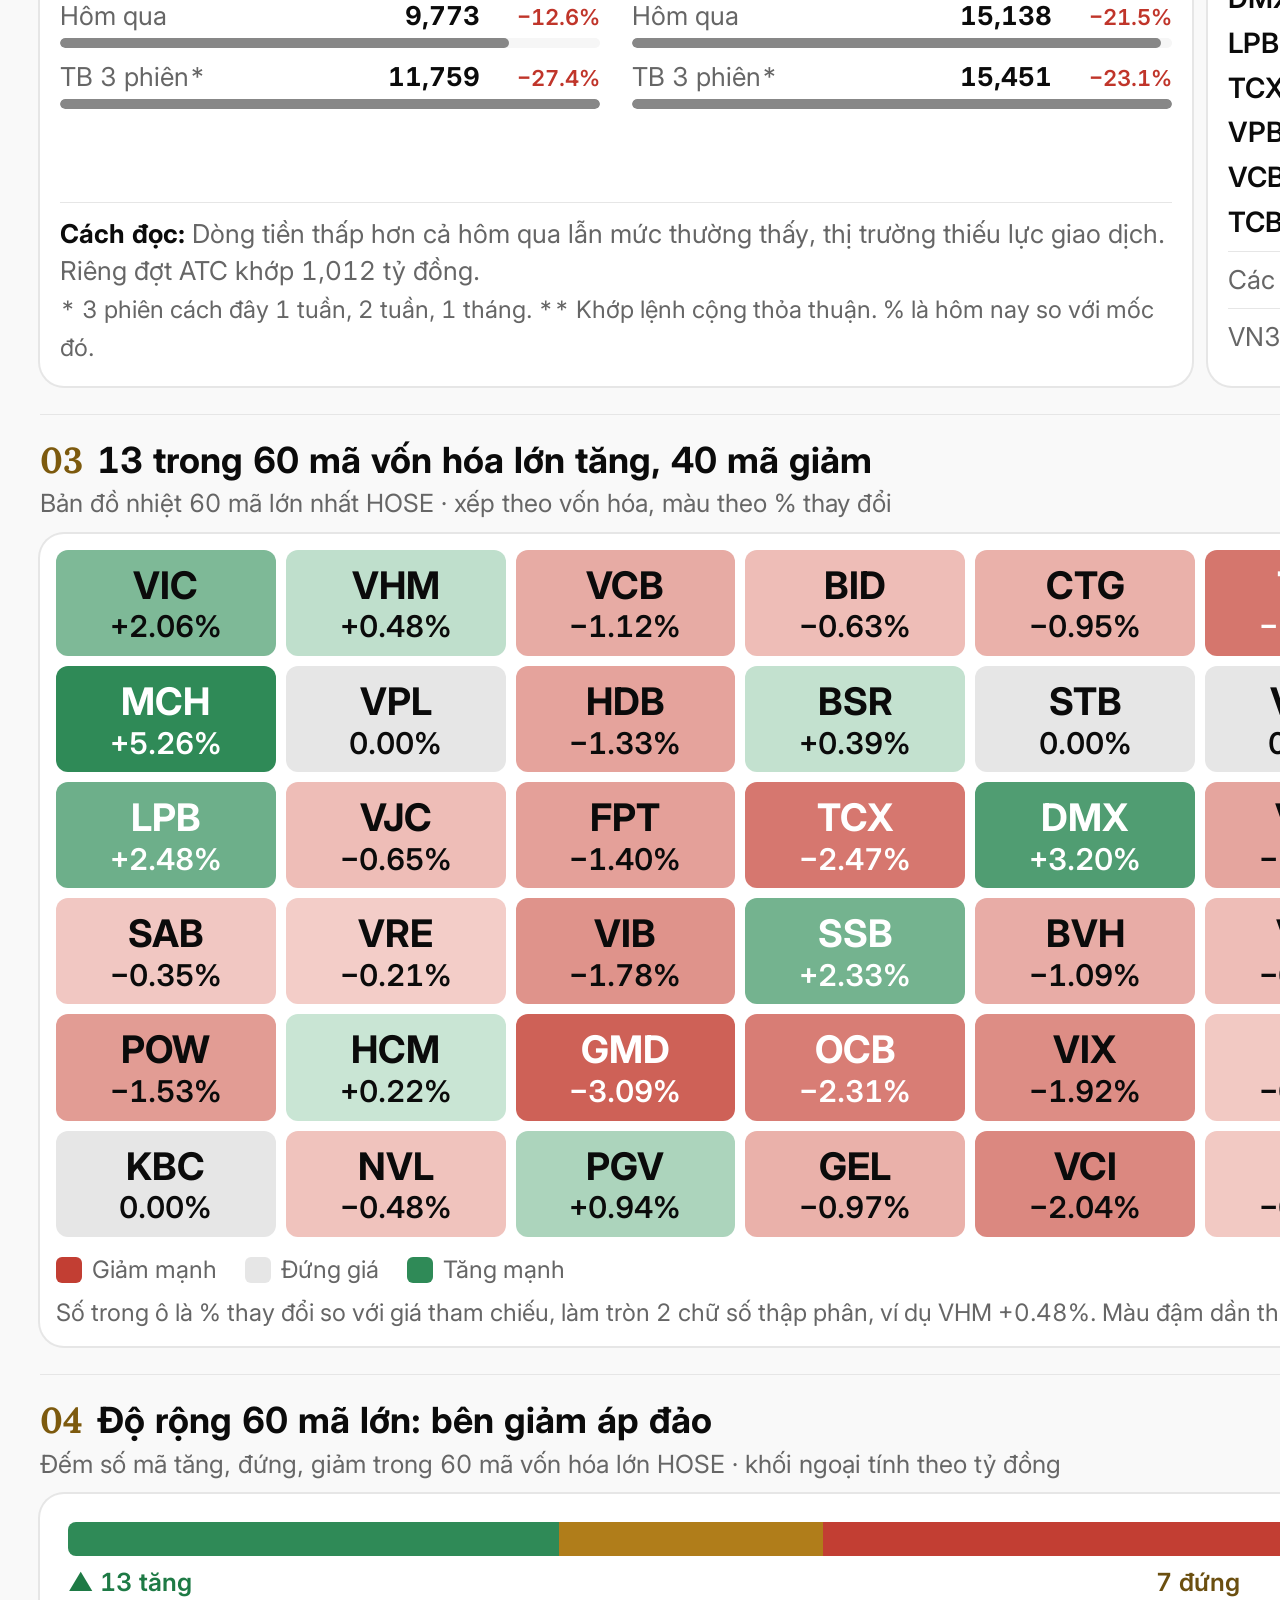
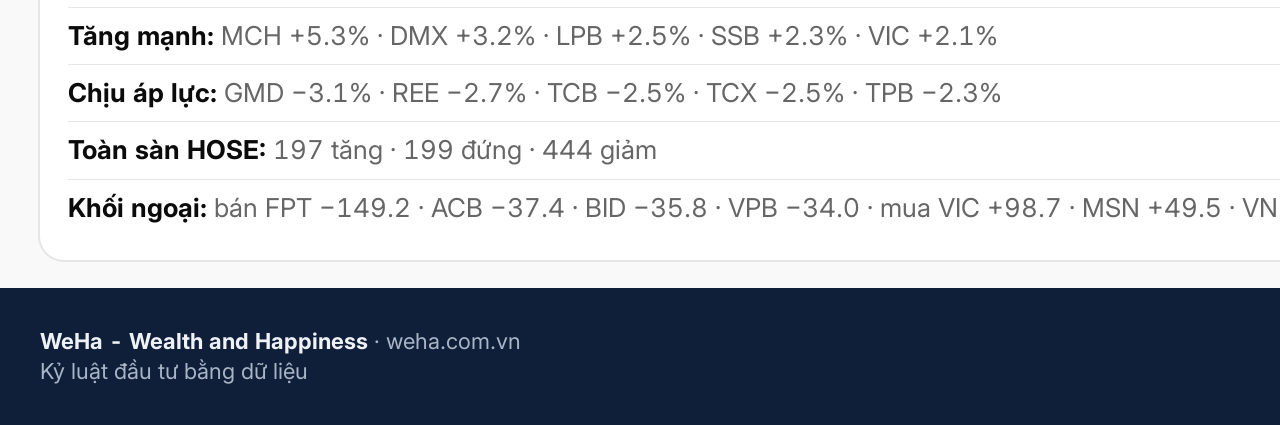
==== commit 684378cf: "Thống kê giữa/cuối phiên: bố cục WeHa mới - Đầu trang: tên WeHa - Wealth and Happiness bên trái, log" ====
--- a/thong-ke-cuoi-phien/2026-11-16/index.html
+++ b/thong-ke-cuoi-phien/2026-11-16/index.html
@@ -1,10 +1,10 @@
 <!doctype html><html lang="vi"><head><meta charset="utf-8"><title>Thống kê cuối phiên 16/11/2026</title><style>@font-face{font-family:Inter;src:url(../assets/fonts/Inter.ttf);font-weight:100 900}
 @font-face{font-family:Lora;src:url(../assets/fonts/Lora.ttf);font-weight:400 700}
 :root{--navy:#0F1F3A;--navy-track:#24375A;--gold:#B07D1A;--gold-strong:#7D5A0E;--gold-light:#E8B850;--gold-fill:#FBEFD2;
---surface-page:#E6EAF2;--surface:#FFFFFF;--surface-soft:#F5F7FA;--text:#16203A;--text-2:#4A5568;--text-muted:#6B7587;--border:#D5DCE7;--on-dark:#EEF1F6;--on-dark-2:#A9B4C6;
+--surface-page:#F9F9F9;--surface:#FFFFFF;--surface-soft:#F6F6F6;--text:#0B0B0B;--text-2:#666666;--text-muted:#878787;--border:#E6E6E6;--on-dark:#EEF1F6;--on-dark-2:#A9B4C6;
 --up:#1E7A45;--down:#C0352A;--up-bg:#D3EBDC;--down-bg:#F6D5D0;--neutral-bg:#F2E2BE;--up-strong:#1B5E36;--neutral-strong:#6B4F10;--up-on-dark:#8EDBAE;--down-on-dark:#F59A90;--up-bar:#2F8A57;--down-bar:#C23E33;
---zone-up-fill:rgba(30,122,69,.22);--zone-down-fill:rgba(192,53,42,.20);--ink:#0F1F3A;--hero-bg:#0F1F3A;--footer-bg:#0F1F3A;--s4:#8A94A6;
---font-sans:"Inter",sans-serif;--font-serif:"Lora",serif;--shadow-card:0 1px 2px rgba(15,31,58,.04),0 4px 16px rgba(15,31,58,.04)}
+--zone-up-fill:rgba(30,122,69,.22);--zone-down-fill:rgba(192,53,42,.20);--ink:#0B0B0B;--hero-bg:#0F1F3A;--footer-bg:#0F1F3A;--s4:#878787;--hm-flat:#E6E6E6;
+--font-sans:"Inter",sans-serif;--font-serif:"Lora",serif;--shadow-card:0 0 0 2px var(--border)}
 *{box-sizing:border-box;margin:0}
 body{font-family:var(--font-sans);font-size:26px;line-height:1.45;color:var(--text);background:var(--surface-page);-webkit-font-smoothing:antialiased;font-variant-numeric:tabular-nums}
 .canvas{width:2400px;padding:40px 40px 0}
@@ -81,55 +81,73 @@
 .foot{display:flex;justify-content:space-between;align-items:center;gap:24px;background:var(--footer-bg);color:var(--on-dark-2);font-size:22px;line-height:1.4;margin:28px -40px 0;padding:22px 40px}
 .foot b{color:var(--on-dark)}.foot .r{max-width:860px;text-align:right}
 .ct{font-size:28px}.stat-label,.stat-sub{font-size:25px}
+
+.top{border-bottom:2px solid var(--border)}
+.top img{height:84px}
+.brand{display:flex;flex-direction:column;gap:4px}
+.brand b{font-family:var(--font-serif);font-variant-numeric:normal;word-spacing:-.04em;font-size:46px;font-weight:700;line-height:1.1;color:var(--ink)}
+.brand span{font-size:25px;color:var(--text-2)}
+.band{background:var(--hero-bg)}
+.card,.stat-tile{border-radius:24px}
+.two .card{display:flex;flex-direction:column}
+.ct2{font-size:25px;font-weight:600;color:var(--text-2);margin-bottom:8px}
+.liq2 .lrs{grid-template-columns:1fr 1fr;gap:32px;margin-top:6px}
+.liq2 .how-to-read{margin-top:auto}
+.ctr{grid-template-columns:96px 1fr 110px;font-size:28px;line-height:1.6}
+.wide-card{padding:24px 28px}
+.wide-card .lns{display:block}
+.hm{display:grid;grid-template-columns:repeat(10,1fr);gap:10px}
+.hc{border-radius:12px;padding:14px 6px 12px;text-align:center;color:var(--text);line-height:1.15}
+.hc b{display:block;font-size:38px;font-weight:700}
+.hc span{display:block;font-size:30px;font-weight:600;margin-top:2px}
+.hm-leg{display:flex;align-items:center;gap:28px;margin-top:16px;font-size:24px;color:var(--text-2)}
+.hm-leg span{display:inline-flex;align-items:center;gap:10px}
+.hm-leg i{width:26px;height:26px;border-radius:6px;display:inline-block}
+.hm-leg em{font-style:normal;margin-left:auto}
+.hm-note{font-size:24px;color:var(--text-2);margin-top:8px}
 </style></head><body><main class="canvas">
-<header class="top"><img src="../assets/logo.png" alt="WeHa"><div class="meta"><b>Cuối phiên · 15:00</b><span>Thứ Hai, 16/11/2026</span></div></header>
+<header class="top"><div class="brand"><b>WeHa - Wealth and Happiness</b><span>Cuối phiên · 15:00 · Thứ Hai, 16/11/2026</span></div><img src="../assets/logo.png" alt="WeHa"></header>
 <div class="band">Thống kê cuối phiên</div>
 <div class="kick">Đóng cửa · Thứ Hai 16/11/2026</div>
-<h1 class="h1">VN-Index tăng <mark>1,96 điểm</mark> phiên hôm nay; bất động sản, thực phẩm và đồ uống dẫn dắt, TCB là lực cản lớn nhất</h1>
-<p class="lede"><b>Cách đọc:</b> Chỉ số dao động trong biên 1.733,32 – 1.753,01, yếu nhất quanh 14:41, đóng cửa 1.736,89, trên tham chiếu 1,96 điểm.</p>
+<h1 class="h1">VN-Index tăng <mark>1.96 điểm</mark> phiên hôm nay; bất động sản, thực phẩm và đồ uống dẫn dắt, TCB là lực cản lớn nhất</h1>
+<p class="lede"><b>Cách đọc:</b> Chỉ số dao động trong biên 1,733.32 – 1,753.01, yếu nhất quanh 14:41, đóng cửa 1,736.89, trên tham chiếu 1.96 điểm.</p>
 <section class="kpi">
-<div class="card-hero"><div class="eyebrow">VN-Index · đóng cửa</div><div class="display-score">1.736,89</div>
-<div class="hrow"><span class="chg up big">+1,96 (+0,11%)</span><span class="badge b-down">Chốt gần đáy phiên</span></div></div>
-<div class="stat-tile"><div class="stat-label">Biên độ cả phiên</div><div class="stat-value">19,7<span class="unit">điểm</span></div><div class="stat-sub">1.733,32 – 1.753,01</div></div>
-<div class="stat-tile"><div class="stat-label">Giá trị khớp lệnh</div><div class="stat-value">8.541<span class="unit">tỷ đồng</span></div><div class="stat-sub">Thỏa thuận thêm 3.336 tỷ đồng</div></div>
+<div class="card-hero"><div class="eyebrow">VN-Index · đóng cửa</div><div class="display-score">1,736.89</div>
+<div class="hrow"><span class="chg up big">+1.96 (+0.11%)</span><span class="badge b-down">Chốt gần đáy phiên</span></div></div>
+<div class="stat-tile"><div class="stat-label">Biên độ cả phiên</div><div class="stat-value">19.7<span class="unit">điểm</span></div><div class="stat-sub">1,733.32 – 1,753.01</div></div>
+<div class="stat-tile"><div class="stat-label">Giá trị khớp lệnh</div><div class="stat-value">8,541<span class="unit">tỷ đồng</span></div><div class="stat-sub">Thỏa thuận thêm 3,336 tỷ đồng</div></div>
 <div class="stat-tile"><div class="stat-label">Khối ngoại khớp lệnh</div><div class="stat-value up">+10<span class="unit">tỷ đồng</span></div><div class="stat-sub">Mua ròng mạnh VIC, MSN, VNM</div></div>
 </section>
 <h2 class="sh"><em>01</em>Diễn biến trong phiên</h2><p class="sub">VN-Index theo nến 5 phút, gộp giờ nghỉ trưa · nét đứt vàng: tham chiếu</p>
 <div class="card"><svg viewBox="0 0 2288 340" width="100%" role="img" aria-label="VN-Index theo nến 5 phút">
 <defs><clipPath id="ab"><rect x="0" y="0" width="2288" height="215.6"/></clipPath>
 <clipPath id="be"><rect x="0" y="215.6" width="2288" height="340"/></clipPath></defs>
-<line x1="16" x2="2138" y1="262.8" y2="262.8" stroke="var(--border)"/><text x="2152" y="270.8" class="ax">1.730</text><line x1="16" x2="2138" y1="167.1" y2="167.1" stroke="var(--border)"/><line x1="16" x2="2138" y1="71.5" y2="71.5" stroke="var(--border)"/><text x="2152" y="79.5" class="ax">1.750</text><line x1="1209.6" x2="1209.6" y1="14" y2="298" stroke="var(--border)" stroke-width="2" stroke-dasharray="4 6"/>
+<line x1="16" x2="2138" y1="262.8" y2="262.8" stroke="var(--border)"/><text x="2152" y="270.8" class="ax">1,730</text><line x1="16" x2="2138" y1="167.1" y2="167.1" stroke="var(--border)"/><line x1="16" x2="2138" y1="71.5" y2="71.5" stroke="var(--border)"/><text x="2152" y="79.5" class="ax">1,750</text><line x1="1209.6" x2="1209.6" y1="14" y2="298" stroke="var(--border)" stroke-width="2" stroke-dasharray="4 6"/>
 <path d="M16.0,196.1 L60.2,139.2 L104.4,117.7 L148.6,53.4 L192.8,100.8 L237.0,82.6 L281.2,100.0 L325.5,112.1 L369.7,134.4 L413.9,131.8 L458.1,128.0 L502.3,129.4 L546.5,132.8 L590.7,125.8 L634.9,121.0 L679.1,123.6 L723.3,125.9 L767.5,127.6 L811.8,94.8 L856.0,90.9 L900.2,102.8 L944.4,110.6 L988.6,104.2 L1032.8,117.5 L1077.0,106.7 L1121.2,118.4 L1165.4,125.4 L1209.6,135.9 L1209.6,134.8 L1253.8,136.7 L1298.0,117.1 L1342.2,127.5 L1386.5,132.4 L1430.7,159.6 L1474.9,160.7 L1519.1,179.6 L1563.3,180.8 L1607.5,166.9 L1651.7,163.5 L1695.9,167.6 L1740.1,166.9 L1784.3,168.1 L1828.5,180.8 L1872.8,169.1 L1917.0,163.4 L1961.2,171.5 L2005.4,202.9 L2049.6,191.8 L2093.8,211.0 L2138.0,196.9 L2138.0,215.6 L16.0,215.6 Z" fill="var(--zone-up-fill)" clip-path="url(#ab)"/>
 <path d="M16.0,196.1 L60.2,139.2 L104.4,117.7 L148.6,53.4 L192.8,100.8 L237.0,82.6 L281.2,100.0 L325.5,112.1 L369.7,134.4 L413.9,131.8 L458.1,128.0 L502.3,129.4 L546.5,132.8 L590.7,125.8 L634.9,121.0 L679.1,123.6 L723.3,125.9 L767.5,127.6 L811.8,94.8 L856.0,90.9 L900.2,102.8 L944.4,110.6 L988.6,104.2 L1032.8,117.5 L1077.0,106.7 L1121.2,118.4 L1165.4,125.4 L1209.6,135.9 L1209.6,134.8 L1253.8,136.7 L1298.0,117.1 L1342.2,127.5 L1386.5,132.4 L1430.7,159.6 L1474.9,160.7 L1519.1,179.6 L1563.3,180.8 L1607.5,166.9 L1651.7,163.5 L1695.9,167.6 L1740.1,166.9 L1784.3,168.1 L1828.5,180.8 L1872.8,169.1 L1917.0,163.4 L1961.2,171.5 L2005.4,202.9 L2049.6,191.8 L2093.8,211.0 L2138.0,196.9 L2138.0,215.6 L16.0,215.6 Z" fill="var(--zone-down-fill)" clip-path="url(#be)"/>
 <line x1="16" x2="2138" y1="215.6" y2="215.6" stroke="var(--gold)" stroke-width="2" stroke-dasharray="8 6"/>
 <line x1="2138.0" x2="2148" y1="196.9" y2="196.9" stroke="var(--ink)" stroke-width="1.5" stroke-dasharray="3 6"/>
 <path d="M16.0,196.1 L60.2,139.2 L104.4,117.7 L148.6,53.4 L192.8,100.8 L237.0,82.6 L281.2,100.0 L325.5,112.1 L369.7,134.4 L413.9,131.8 L458.1,128.0 L502.3,129.4 L546.5,132.8 L590.7,125.8 L634.9,121.0 L679.1,123.6 L723.3,125.9 L767.5,127.6 L811.8,94.8 L856.0,90.9 L900.2,102.8 L944.4,110.6 L988.6,104.2 L1032.8,117.5 L1077.0,106.7 L1121.2,118.4 L1165.4,125.4 L1209.6,135.9 L1209.6,134.8 L1253.8,136.7 L1298.0,117.1 L1342.2,127.5 L1386.5,132.4 L1430.7,159.6 L1474.9,160.7 L1519.1,179.6 L1563.3,180.8 L1607.5,166.9 L1651.7,163.5 L1695.9,167.6 L1740.1,166.9 L1784.3,168.1 L1828.5,180.8 L1872.8,169.1 L1917.0,163.4 L1961.2,171.5 L2005.4,202.9 L2049.6,191.8 L2093.8,211.0 L2138.0,196.9" fill="none" stroke="var(--ink)" stroke-width="3.5" stroke-linejoin="round"/>
 <circle cx="2093.8" cy="211.0" r="7" fill="var(--down)" stroke="#fff" stroke-width="2"/>
-<text x="2103.8" y="191.0" text-anchor="end" class="lab" fill="var(--down)">Thấp nhất 1.735,42</text>
+<text x="2103.8" y="191.0" text-anchor="end" class="lab" fill="var(--down)">Thấp nhất 1,735.42</text>
 <circle cx="2138.0" cy="196.9" r="8" fill="var(--ink)" stroke="#fff" stroke-width="2"/>
 <rect x="2148" y="173.9" width="138" height="46" rx="8" fill="var(--ink)"/>
-<text x="2217.0" y="204.9" text-anchor="middle" class="lab" fill="#fff">1.736,89</text>
-<text x="2124" y="203.6" text-anchor="end" class="lab" fill="var(--gold-strong)">Tham chiếu 1.734,93</text>
+<text x="2217.0" y="204.9" text-anchor="middle" class="lab" fill="#fff">1,736.89</text>
+<text x="2124" y="203.6" text-anchor="end" class="lab" fill="var(--gold-strong)">Tham chiếu 1,734.93</text>
 <text x="148.6" y="330" text-anchor="middle" class="ax">09:30</text><text x="679.1" y="330" text-anchor="middle" class="ax">10:30</text><text x="1209.6" y="330" text-anchor="middle" class="ax">11:30 | 13:00</text><text x="1740.1" y="330" text-anchor="middle" class="ax">14:00</text><text x="2138.0" y="330" text-anchor="middle" class="ax">14:45</text></svg></div>
-<h2 class="sh"><em>02</em>Thanh khoản thấp hơn hôm qua 12,6%, thấp hơn TB 3 phiên 27,4%</h2><p class="sub">Sàn HOSE · lũy kế cả phiên đến 15:00</p>
-<div class="card liq"><div class="lc"><div class="lg"><span><i style="background:var(--ink)"></i>Hôm nay</span><span><i style="background:var(--gold)"></i>Hôm qua</span><span><i class="dash"></i>TB 3 phiên*</span></div>
-<div class="cap">Giá trị khớp lệnh lũy kế, tỷ đồng</div><svg viewBox="0 0 1150 310" width="100%" role="img" aria-label="Thanh khoản lũy kế theo giờ"><line x1="84" x2="1132" y1="268.0" y2="268.0" stroke="var(--border)"/><text x="74" y="275.0" text-anchor="end" class="ax">0</text><line x1="84" x2="1132" y1="227.2" y2="227.2" stroke="var(--border)"/><text x="74" y="234.2" text-anchor="end" class="ax">2.000</text><line x1="84" x2="1132" y1="186.5" y2="186.5" stroke="var(--border)"/><text x="74" y="193.5" text-anchor="end" class="ax">4.000</text><line x1="84" x2="1132" y1="145.7" y2="145.7" stroke="var(--border)"/><text x="74" y="152.7" text-anchor="end" class="ax">6.000</text><line x1="84" x2="1132" y1="105.0" y2="105.0" stroke="var(--border)"/><text x="74" y="112.0" text-anchor="end" class="ax">8.000</text><line x1="84" x2="1132" y1="64.2" y2="64.2" stroke="var(--border)"/><text x="74" y="71.2" text-anchor="end" class="ax">10.000</text><line x1="84" x2="1132" y1="23.5" y2="23.5" stroke="var(--border)"/><text x="74" y="30.5" text-anchor="end" class="ax">12.000</text><text x="84.0" y="298" text-anchor="start" class="ax">09:20</text><text x="251.7" y="298" text-anchor="middle" class="ax">10:00</text><text x="629.0" y="298" text-anchor="middle" class="ax">11:30 | 13:00</text><text x="880.5" y="298" text-anchor="middle" class="ax">14:00</text><text x="1132.0" y="298" text-anchor="end" class="ax">15:00</text>
-<path d="M84.0,258.0 L105.0,252.5 L125.9,247.7 L146.9,242.9 L167.8,237.2 L188.8,232.0 L209.8,227.4 L230.7,223.4 L251.7,219.5 L272.6,215.3 L293.6,211.1 L314.6,207.3 L335.5,203.5 L356.5,200.0 L377.4,197.1 L398.4,193.9 L419.4,190.9 L440.3,187.8 L461.3,184.7 L482.2,181.2 L503.2,178.0 L524.2,175.0 L545.1,172.0 L566.1,169.0 L587.0,166.1 L608.0,163.6 L629.0,160.6 L649.9,153.4 L670.9,148.3 L691.8,143.3 L712.8,137.7 L733.8,131.6 L754.7,125.9 L775.7,120.5 L796.6,115.4 L817.6,109.4 L838.6,104.0 L859.5,98.7 L880.5,93.8 L901.4,88.0 L922.4,82.5 L943.4,76.3 L964.3,69.1 L985.3,61.1 L1006.2,50.3 L1027.2,50.3 L1048.2,50.3 L1069.1,50.3 L1090.1,28.4 L1111.0,28.4 L1132.0,28.4" fill="none" stroke="var(--s4)" stroke-width="3" stroke-linejoin="round" stroke-dasharray="9 7"/><path d="M84.0,262.9 L105.0,259.4 L125.9,256.3 L146.9,253.5 L167.8,250.3 L188.8,246.2 L209.8,242.2 L230.7,240.2 L251.7,238.2 L272.6,235.7 L293.6,232.7 L314.6,230.5 L335.5,228.6 L356.5,227.0 L377.4,225.3 L398.4,223.7 L419.4,221.6 L440.3,219.0 L461.3,216.8 L482.2,214.2 L503.2,212.1 L524.2,209.8 L545.1,207.4 L566.1,204.3 L587.0,202.5 L608.0,200.9 L629.0,198.0 L649.9,193.7 L670.9,189.2 L691.8,183.6 L712.8,178.5 L733.8,173.8 L754.7,169.5 L775.7,165.9 L796.6,162.0 L817.6,157.1 L838.6,152.3 L859.5,147.2 L880.5,143.1 L901.4,138.3 L922.4,132.9 L943.4,127.5 L964.3,122.0 L985.3,115.1 L1006.2,104.6 L1027.2,104.6 L1048.2,104.6 L1069.1,104.6 L1090.1,68.9 L1111.0,68.9 L1132.0,68.9" fill="none" stroke="var(--gold)" stroke-width="3" stroke-linejoin="round" /><path d="M84.0,262.2 L105.0,258.4 L125.9,253.9 L146.9,249.3 L167.8,245.5 L188.8,242.5 L209.8,240.1 L230.7,237.2 L251.7,234.5 L272.6,232.4 L293.6,229.8 L314.6,228.2 L335.5,226.0 L356.5,224.4 L377.4,222.5 L398.4,220.9 L419.4,219.4 L440.3,216.4 L461.3,214.6 L482.2,212.1 L503.2,210.4 L524.2,208.5 L545.1,206.5 L566.1,204.5 L587.0,202.1 L608.0,200.4 L629.0,197.7 L649.9,192.6 L670.9,189.8 L691.8,186.8 L712.8,183.6 L733.8,180.1 L754.7,175.1 L775.7,170.4 L796.6,164.1 L817.6,160.5 L838.6,157.1 L859.5,153.1 L880.5,149.1 L901.4,145.1 L922.4,140.4 L943.4,134.7 L964.3,130.2 L985.3,123.9 L1006.2,114.7 L1027.2,114.6 L1048.2,114.6 L1069.1,114.6 L1090.1,94.0 L1111.0,94.0 L1132.0,94.0" fill="none" stroke="var(--ink)" stroke-width="4.5" stroke-linejoin="round" />
-<circle cx="1132.0" cy="94.0" r="7" fill="var(--ink)" stroke="#fff" stroke-width="2"/></svg></div>
-<div class="lrs"><div class="lr"><div class="ct">Giá trị khớp lệnh, tỷ đồng</div><div class="cmp"><span class="cl">Hôm nay</span><span class="cv">8.541</span><span class="cc"></span><span class="cb"><i style="width:72.6%;background:var(--ink)"></i></span></div><div class="cmp"><span class="cl">Hôm qua</span><span class="cv">9.773</span><span class="cc"><span class="chg down">−12,6%</span></span><span class="cb"><i style="width:83.1%;background:var(--s4)"></i></span></div><div class="cmp"><span class="cl">TB 3 phiên*</span><span class="cv">11.759</span><span class="cc"><span class="chg down">−27,4%</span></span><span class="cb"><i style="width:100.0%;background:var(--s4)"></i></span></div>
-</div><div class="lr"><div class="ct">Gồm thỏa thuận, tỷ đồng**</div><div class="cmp"><span class="cl">Hôm nay</span><span class="cv">11.877</span><span class="cc"></span><span class="cb"><i style="width:76.9%;background:var(--ink)"></i></span></div><div class="cmp"><span class="cl">Hôm qua</span><span class="cv">15.138</span><span class="cc"><span class="chg down">−21,5%</span></span><span class="cb"><i style="width:98.0%;background:var(--s4)"></i></span></div><div class="cmp"><span class="cl">TB 3 phiên*</span><span class="cv">15.451</span><span class="cc"><span class="chg down">−23,1%</span></span><span class="cb"><i style="width:100.0%;background:var(--s4)"></i></span></div></div></div>
-<div class="how-to-read wide"><b>Cách đọc:</b> Dòng tiền thấp hơn cả hôm qua lẫn mức thường thấy, thị trường thiếu lực giao dịch. Riêng đợt ATC khớp 1.012 tỷ đồng.<br><span class="fn">* 3 phiên cách đây 1 tuần, 2 tuần, 1 tháng. ** Khớp lệnh cộng thỏa thuận. % là hôm nay so với mốc đó.</span></div></div>
-<h2 class="sh"><em>03</em>13 trong 60 mã vốn hóa lớn tăng, 40 mã giảm</h2><p class="sub">60 mã lớn nhất HOSE · diện tích theo vốn hóa, màu theo % thay đổi</p>
-<div class="card"><div class="heat" style="width:2288px;height:660px"><div class="hg" style="left:0.0px;top:0.0px;width:771.1px;height:660.0px"><b class="hl">Bất động sản</b><div class="ht h2u" style="left:0.0px;top:34.0px;width:561.1px;height:626.0px"><span style="font-size:80px">VIC</span><small style="font-size:48px">+2,06%</small></div><div class="ht h1u" style="left:561.1px;top:34.0px;width:210.0px;height:474.8px"><span style="font-size:64px">VHM</span><small style="font-size:38px">+0,48%</small></div><div class="ht h1d" style="left:561.1px;top:508.8px;width:119.1px;height:88.0px"><span style="font-size:35px">VRE</span><small style="font-size:21px">−0,21%</small></div><div class="ht h1d" style="left:561.1px;top:596.8px;width:119.1px;height:63.2px"><span style="font-size:25px">BCM</span><small style="font-size:15px">−0,94%</small></div><div class="ht h0" style="left:680.2px;top:508.8px;width:91.0px;height:53.2px"><span style="font-size:21px">KBC</span><small style="font-size:15px">0,00%</small></div><div class="ht h1d" style="left:680.2px;top:561.9px;width:91.0px;height:53.1px"><span style="font-size:21px">NVL</span><small style="font-size:15px">−0,48%</small></div><div class="ht h1d" style="left:680.2px;top:615.1px;width:91.0px;height:44.9px"><span style="font-size:18px">VPI</span><small style="font-size:15px">−0,68%</small></div></div><div class="hg" style="left:771.1px;top:0.0px;width:750.4px;height:660.0px"><b class="hl">Ngân hàng</b><div class="ht h2d" style="left:0.0px;top:34.0px;width:291.4px;height:303.0px"><span style="font-size:80px">VCB</span><small style="font-size:48px">−1,12%</small></div><div class="ht h1d" style="left:0.0px;top:337.0px;width:291.4px;height:165.6px"><span style="font-size:66px">BID</span><small style="font-size:40px">−0,63%</small></div><div class="ht h1d" style="left:0.0px;top:502.6px;width:291.4px;height:157.4px"><span style="font-size:63px">CTG</span><small style="font-size:38px">−0,95%</small></div><div class="ht h3d" style="left:291.4px;top:34.0px;width:236.2px;height:187.9px"><span style="font-size:72px">TCB</span><small style="font-size:43px">−2,52%</small></div><div class="ht h2d" style="left:527.6px;top:34.0px;width:222.8px;height:187.9px"><span style="font-size:68px">VPB</span><small style="font-size:41px">−1,81%</small></div><div class="ht h1d" style="left:291.4px;top:221.9px;width:203.5px;height:181.6px"><span style="font-size:62px">MBB</span><small style="font-size:37px">−0,78%</small></div><div class="ht h2d" style="left:291.4px;top:403.5px;width:203.5px;height:135.1px"><span style="font-size:54px">HDB</span><small style="font-size:32px">−1,33%</small></div><div class="ht h0" style="left:291.4px;top:538.6px;width:203.5px;height:121.4px"><span style="font-size:49px">STB</span><small style="font-size:29px">0,00%</small></div><div class="ht h1u" style="left:494.9px;top:221.9px;width:134.5px;height:170.5px"><span style="font-size:41px">ACB</span><small style="font-size:24px">+0,49%</small></div><div class="ht h2u" style="left:629.4px;top:221.9px;width:121.0px;height:170.5px"><span style="font-size:37px">LPB</span><small style="font-size:22px">+2,48%</small></div><div class="ht h1d" style="left:494.9px;top:392.4px;width:132.9px;height:89.7px"><span style="font-size:36px">MSB</span><small style="font-size:22px">−0,91%</small></div><div class="ht h1d" style="left:627.8px;top:392.4px;width:122.6px;height:89.7px"><span style="font-size:36px">SHB</span><small style="font-size:22px">−0,92%</small></div><div class="ht h2d" style="left:494.9px;top:482.1px;width:113.7px;height:89.0px"><span style="font-size:34px">VIB</span><small style="font-size:21px">−1,78%</small></div><div class="ht h2u" style="left:494.9px;top:571.1px;width:113.7px;height:88.9px"><span style="font-size:34px">SSB</span><small style="font-size:21px">+2,33%</small></div><div class="ht h2d" style="left:608.6px;top:482.1px;width:78.6px;height:99.3px"><span style="font-size:24px">TPB</span><small style="font-size:15px">−2,32%</small></div><div class="ht h2d" style="left:687.2px;top:482.1px;width:63.2px;height:99.3px"><span style="font-size:19px">OCB</span><small style="font-size:15px">−2,31%</small></div><div class="ht h1d" style="left:608.6px;top:581.4px;width:74.6px;height:78.6px"><span style="font-size:23px">EIB</span><small style="font-size:15px">−0,31%</small></div><div class="ht h2d" style="left:683.1px;top:581.4px;width:67.2px;height:78.6px"><span style="font-size:20px">NAB</span><small style="font-size:15px">−1,89%</small></div></div><div class="hg" style="left:1521.5px;top:0.0px;width:276.5px;height:350.5px"><b class="hl">Công nghiệp</b><div class="ht h0" style="left:0.0px;top:34.0px;width:167.0px;height:200.5px"><span style="font-size:51px">HPG</span><small style="font-size:30px">0,00%</small></div><div class="ht h1d" style="left:167.0px;top:34.0px;width:109.5px;height:200.5px"><span style="font-size:33px">GVR</span><small style="font-size:20px">−0,69%</small></div><div class="ht h1u" style="left:0.0px;top:234.5px;width:67.1px;height:116.0px"><span style="font-size:20px">GEE</span><small style="font-size:15px">+0,49%</small></div><div class="ht h3d" style="left:67.1px;top:234.5px;width:97.2px;height:61.6px"><span style="font-size:25px">GMD</span><small style="font-size:15px">−3,09%</small></div><div class="ht h2d" style="left:67.1px;top:296.1px;width:97.2px;height:54.4px"><span style="font-size:22px">GEX</span><small style="font-size:15px">−1,40%</small></div><div class="ht h3d" style="left:164.3px;top:234.5px;width:60.7px;height:86.2px"><span style="font-size:18px">REE</span><small style="font-size:15px">−2,71%</small></div><div class="ht h1d" style="left:225.0px;top:234.5px;width:51.5px;height:86.2px"><span style="font-size:19px">GEL</span></div><div class="ht h1d row" style="left:164.3px;top:320.8px;width:112.2px;height:29.7px"><span style="font-size:19px">VGC</span><small style="font-size:15px">−0,50%</small></div></div><div class="hg" style="left:1521.5px;top:350.5px;width:276.5px;height:309.5px"><b class="hl">Năng lượng</b><div class="ht h0" style="left:0.0px;top:34.0px;width:206.8px;height:160.1px"><span style="font-size:63px">GAS</span><small style="font-size:38px">0,00%</small></div><div class="ht h1u" style="left:0.0px;top:194.1px;width:206.8px;height:115.4px"><span style="font-size:46px">BSR</span><small style="font-size:28px">+0,39%</small></div><div class="ht h2d" style="left:206.8px;top:34.0px;width:69.7px;height:112.6px"><span style="font-size:21px">PLX</span><small style="font-size:15px">−2,24%</small></div><div class="ht h2d" style="left:206.8px;top:146.6px;width:69.7px;height:98.3px"><span style="font-size:21px">POW</span><small style="font-size:15px">−1,53%</small></div><div class="ht h1u" style="left:206.8px;top:244.9px;width:69.7px;height:64.6px"><span style="font-size:21px">PGV</span><small style="font-size:15px">+0,94%</small></div></div><div class="hg" style="left:1798.0px;top:0.0px;width:254.4px;height:317.6px"><b class="hl">Chứng khoán</b><div class="ht h2d" style="left:0.0px;top:34.0px;width:147.3px;height:117.0px"><span style="font-size:45px">TCX</span><small style="font-size:27px">−2,47%</small></div><div class="ht h2d" style="left:147.3px;top:34.0px;width:107.2px;height:117.0px"><span style="font-size:32px">VCK</span><small style="font-size:19px">−1,27%</small></div><div class="ht h2d" style="left:0.0px;top:151.0px;width:112.4px;height:96.2px"><span style="font-size:34px">SSI</span><small style="font-size:20px">−1,73%</small></div><div class="ht h1d" style="left:0.0px;top:247.1px;width:112.4px;height:70.5px"><span style="font-size:28px">VPX</span><small style="font-size:17px">−0,64%</small></div><div class="ht h1u" style="left:112.4px;top:151.0px;width:72.1px;height:82.8px"><span style="font-size:22px">HCM</span><small style="font-size:15px">+0,22%</small></div><div class="ht h2d" style="left:184.5px;top:151.0px;width:69.9px;height:82.8px"><span style="font-size:21px">VIX</span><small style="font-size:15px">−1,92%</small></div><div class="ht h2d" style="left:112.4px;top:233.7px;width:49.2px;height:83.9px"><span style="font-size:19px">VCI</span></div><div class="ht h1d" style="left:161.6px;top:233.7px;width:47.6px;height:83.9px"><span style="font-size:19px">LPS</span></div><div class="ht h2d" style="left:209.2px;top:233.7px;width:45.3px;height:83.9px"><span style="font-size:19px">VND</span></div></div><div class="hg" style="left:2052.4px;top:0.0px;width:235.6px;height:317.6px"><b class="hl">Thực phẩm</b><div class="ht h3u" style="left:0.0px;top:34.0px;width:235.6px;height:134.2px"><span style="font-size:54px">MCH</span><small style="font-size:32px">+5,26%</small></div><div class="ht h0" style="left:0.0px;top:168.2px;width:145.5px;height:149.5px"><span style="font-size:44px">VNM</span><small style="font-size:26px">0,00%</small></div><div class="ht h1d" style="left:145.5px;top:168.2px;width:90.1px;height:110.1px"><span style="font-size:27px">SAB</span><small style="font-size:16px">−0,35%</small></div><div class="ht h1u" style="left:145.5px;top:278.3px;width:90.1px;height:39.4px"><span style="font-size:19px">SBT</span></div></div><div class="hg" style="left:1798.0px;top:317.6px;width:202.7px;height:342.4px"><b class="hl">Du lịch</b><div class="ht h0" style="left:0.0px;top:34.0px;width:202.7px;height:153.9px"><span style="font-size:61px">VPL</span><small style="font-size:37px">0,00%</small></div><div class="ht h1d" style="left:0.0px;top:187.9px;width:121.0px;height:154.5px"><span style="font-size:37px">VJC</span><small style="font-size:22px">−0,65%</small></div><div class="ht h2d" style="left:121.0px;top:187.9px;width:81.7px;height:154.5px"><span style="font-size:25px">HVN</span><small style="font-size:15px">−1,80%</small></div></div><div class="hg" style="left:2000.7px;top:317.6px;width:287.3px;height:238.4px"><b class="hl">Bán lẻ</b><div class="ht h1u" style="left:0.0px;top:34.0px;width:185.3px;height:102.2px"><span style="font-size:41px">MSN</span><small style="font-size:25px">+0,42%</small></div><div class="ht h1d" style="left:0.0px;top:136.2px;width:185.3px;height:102.2px"><span style="font-size:41px">MWG</span><small style="font-size:25px">−0,27%</small></div><div class="ht h3u" style="left:185.3px;top:34.0px;width:102.0px;height:161.5px"><span style="font-size:31px">DMX</span><small style="font-size:19px">+3,20%</small></div><div class="ht h0" style="left:185.3px;top:195.5px;width:102.0px;height:43.0px"><span style="font-size:17px">FRT</span><small style="font-size:15px">0,00%</small></div></div><div class="hg" style="left:2000.7px;top:556.1px;width:287.3px;height:103.9px"><b class="hl">Khác</b><div class="ht h2d" style="left:0.0px;top:34.0px;width:195.8px;height:69.9px"><span style="font-size:28px">FPT</span><small style="font-size:17px">−1,40%</small></div><div class="ht h2d" style="left:195.8px;top:34.0px;width:91.5px;height:69.9px"><span style="font-size:28px">BVH</span><small style="font-size:17px">−1,09%</small></div></div></div><div class="scale"><span>−4%</span><i class="h3d"></i><i class="h2d"></i><i class="h1d"></i><i class="h0"></i><i class="h1u"></i><i class="h2u"></i><i class="h3u"></i><span>+4%</span></div></div>
-<h2 class="sh"><em>04</em>VIC nâng chỉ số nhiều nhất, TCB đè mạnh nhất</h2><p class="sub">Độ rộng tính trên 60 mã vốn hóa lớn HOSE · điểm đóng góp theo VCBS</p>
-<section class="two"><div class="card"><div class="ct">Độ rộng 60 mã lớn: bên giảm áp đảo</div>
-<div class="stack"><i style="flex:13;background:var(--up-bar)"></i><i style="flex:7;background:var(--gold)"></i><i style="flex:40;background:var(--down-bar)"></i></div>
+<h2 class="sh"><em>02</em>Thanh khoản thấp hơn hôm qua 12.6%, thấp hơn TB 3 phiên 27.4%</h2><p class="sub">Sàn HOSE · lũy kế cả phiên đến 15:00 · điểm đóng góp theo VCBS</p>
+<section class="two"><div class="card liq2"><div class="ct">Thanh khoản</div><div class="lrs"><div class="lr"><div class="ct2">Giá trị khớp lệnh, tỷ đồng</div><div class="cmp"><span class="cl">Hôm nay</span><span class="cv">8,541</span><span class="cc"></span><span class="cb"><i style="width:72.6%;background:var(--ink)"></i></span></div><div class="cmp"><span class="cl">Hôm qua</span><span class="cv">9,773</span><span class="cc"><span class="chg down">−12.6%</span></span><span class="cb"><i style="width:83.1%;background:var(--s4)"></i></span></div><div class="cmp"><span class="cl">TB 3 phiên*</span><span class="cv">11,759</span><span class="cc"><span class="chg down">−27.4%</span></span><span class="cb"><i style="width:100.0%;background:var(--s4)"></i></span></div></div><div class="lr"><div class="ct2">Gồm thỏa thuận, tỷ đồng**</div><div class="cmp"><span class="cl">Hôm nay</span><span class="cv">11,877</span><span class="cc"></span><span class="cb"><i style="width:76.9%;background:var(--ink)"></i></span></div><div class="cmp"><span class="cl">Hôm qua</span><span class="cv">15,138</span><span class="cc"><span class="chg down">−21.5%</span></span><span class="cb"><i style="width:98.0%;background:var(--s4)"></i></span></div><div class="cmp"><span class="cl">TB 3 phiên*</span><span class="cv">15,451</span><span class="cc"><span class="chg down">−23.1%</span></span><span class="cb"><i style="width:100.0%;background:var(--s4)"></i></span></div></div></div>
+<div class="how-to-read"><b>Cách đọc:</b> Dòng tiền thấp hơn cả hôm qua lẫn mức thường thấy, thị trường thiếu lực giao dịch. Riêng đợt ATC khớp 1,012 tỷ đồng.<br><span class="fn">* 3 phiên cách đây 1 tuần, 2 tuần, 1 tháng. ** Khớp lệnh cộng thỏa thuận. % là hôm nay so với mốc đó.</span></div></div>
+<div class="card"><div class="ct">Kéo / đè chỉ số, điểm: VIC nâng nhiều nhất, TCB đè mạnh nhất</div><div class="ctr"><span class="sy">VIC</span><span class="tr"><i style="left:50%;width:46.0%;background:var(--up-bar)"></i></span><span class="chg up nv">+7.99</span></div><div class="ctr"><span class="sy">MCH</span><span class="tr"><i style="left:50%;width:10.1%;background:var(--up-bar)"></i></span><span class="chg up nv">+1.75</span></div><div class="ctr"><span class="sy">DMX</span><span class="tr"><i style="left:50%;width:3.6%;background:var(--up-bar)"></i></span><span class="chg up nv">+0.63</span></div><div class="ctr"><span class="sy">LPB</span><span class="tr"><i style="left:50%;width:3.2%;background:var(--up-bar)"></i></span><span class="chg up nv">+0.55</span></div><div class="ctr"><span class="sy">TCX</span><span class="tr"><i style="right:50%;width:2.8%;background:var(--down-bar)"></i></span><span class="chg down nv">−0.48</span></div><div class="ctr"><span class="sy">VPB</span><span class="tr"><i style="right:50%;width:4.7%;background:var(--down-bar)"></i></span><span class="chg down nv">−0.82</span></div><div class="ctr"><span class="sy">VCB</span><span class="tr"><i style="right:50%;width:5.9%;background:var(--down-bar)"></i></span><span class="chg down nv">−1.03</span></div><div class="ctr"><span class="sy">TCB</span><span class="tr"><i style="right:50%;width:6.9%;background:var(--down-bar)"></i></span><span class="chg down nv">−1.20</span></div>
+<p class="ln rest">Các mã còn lại cộng dồn: <b>−5.41 điểm</b></p>
+<p class="ln">VN30F 11/2026: <b class="chg down">1,843.0 (−0.43%)</b> · basis −1.2</p></div></section>
+<h2 class="sh"><em>03</em>13 trong 60 mã vốn hóa lớn tăng, 40 mã giảm</h2><p class="sub">Bản đồ nhiệt 60 mã lớn nhất HOSE · xếp theo vốn hóa, màu theo % thay đổi</p>
+<div class="card"><div class="hm"><div class="hc" style="background:color-mix(in srgb,var(--up-bar) 52%,var(--up-bg));color:var(--text)"><b>VIC</b><span>+2.06%</span></div><div class="hc" style="background:color-mix(in srgb,var(--up-bar) 12%,var(--up-bg));color:var(--text)"><b>VHM</b><span>+0.48%</span></div><div class="hc" style="background:color-mix(in srgb,var(--down-bar) 28%,var(--down-bg));color:var(--text)"><b>VCB</b><span>−1.12%</span></div><div class="hc" style="background:color-mix(in srgb,var(--down-bar) 16%,var(--down-bg));color:var(--text)"><b>BID</b><span>−0.63%</span></div><div class="hc" style="background:color-mix(in srgb,var(--down-bar) 24%,var(--down-bg));color:var(--text)"><b>CTG</b><span>−0.95%</span></div><div class="hc" style="background:color-mix(in srgb,var(--down-bar) 63%,var(--down-bg));color:#fff"><b>TCB</b><span>−2.52%</span></div><div class="hc" style="background:color-mix(in srgb,var(--down-bar) 45%,var(--down-bg));color:var(--text)"><b>VPB</b><span>−1.81%</span></div><div class="hc" style="background:color-mix(in srgb,var(--down-bar) 20%,var(--down-bg));color:var(--text)"><b>MBB</b><span>−0.78%</span></div><div class="hc" style="background:var(--hm-flat)"><b>GAS</b><span>0.00%</span></div><div class="hc" style="background:var(--hm-flat)"><b>HPG</b><span>0.00%</span></div><div class="hc" style="background:color-mix(in srgb,var(--up-bar) 100%,var(--up-bg));color:#fff"><b>MCH</b><span>+5.26%</span></div><div class="hc" style="background:var(--hm-flat)"><b>VPL</b><span>0.00%</span></div><div class="hc" style="background:color-mix(in srgb,var(--down-bar) 33%,var(--down-bg));color:var(--text)"><b>HDB</b><span>−1.33%</span></div><div class="hc" style="background:color-mix(in srgb,var(--up-bar) 10%,var(--up-bg));color:var(--text)"><b>BSR</b><span>+0.39%</span></div><div class="hc" style="background:var(--hm-flat)"><b>STB</b><span>0.00%</span></div><div class="hc" style="background:var(--hm-flat)"><b>VNM</b><span>0.00%</span></div><div class="hc" style="background:color-mix(in srgb,var(--down-bar) 17%,var(--down-bg));color:var(--text)"><b>GVR</b><span>−0.69%</span></div><div class="hc" style="background:color-mix(in srgb,var(--up-bar) 12%,var(--up-bg));color:var(--text)"><b>ACB</b><span>+0.49%</span></div><div class="hc" style="background:color-mix(in srgb,var(--up-bar) 10%,var(--up-bg));color:var(--text)"><b>MSN</b><span>+0.42%</span></div><div class="hc" style="background:color-mix(in srgb,var(--down-bar) 7%,var(--down-bg));color:var(--text)"><b>MWG</b><span>−0.27%</span></div><div class="hc" style="background:color-mix(in srgb,var(--up-bar) 62%,var(--up-bg));color:#fff"><b>LPB</b><span>+2.48%</span></div><div class="hc" style="background:color-mix(in srgb,var(--down-bar) 16%,var(--down-bg));color:var(--text)"><b>VJC</b><span>−0.65%</span></div><div class="hc" style="background:color-mix(in srgb,var(--down-bar) 35%,var(--down-bg));color:var(--text)"><b>FPT</b><span>−1.40%</span></div><div class="hc" style="background:color-mix(in srgb,var(--down-bar) 62%,var(--down-bg));color:#fff"><b>TCX</b><span>−2.47%</span></div><div class="hc" style="background:color-mix(in srgb,var(--up-bar) 80%,var(--up-bg));color:#fff"><b>DMX</b><span>+3.20%</span></div><div class="hc" style="background:color-mix(in srgb,var(--down-bar) 32%,var(--down-bg));color:var(--text)"><b>VCK</b><span>−1.27%</span></div><div class="hc" style="background:color-mix(in srgb,var(--down-bar) 45%,var(--down-bg));color:var(--text)"><b>HVN</b><span>−1.80%</span></div><div class="hc" style="background:color-mix(in srgb,var(--down-bar) 23%,var(--down-bg));color:var(--text)"><b>MSB</b><span>−0.91%</span></div><div class="hc" style="background:color-mix(in srgb,var(--down-bar) 43%,var(--down-bg));color:var(--text)"><b>SSI</b><span>−1.73%</span></div><div class="hc" style="background:color-mix(in srgb,var(--down-bar) 23%,var(--down-bg));color:var(--text)"><b>SHB</b><span>−0.92%</span></div><div class="hc" style="background:color-mix(in srgb,var(--down-bar) 9%,var(--down-bg));color:var(--text)"><b>SAB</b><span>−0.35%</span></div><div class="hc" style="background:color-mix(in srgb,var(--down-bar) 5%,var(--down-bg));color:var(--text)"><b>VRE</b><span>−0.21%</span></div><div class="hc" style="background:color-mix(in srgb,var(--down-bar) 44%,var(--down-bg));color:var(--text)"><b>VIB</b><span>−1.78%</span></div><div class="hc" style="background:color-mix(in srgb,var(--up-bar) 58%,var(--up-bg));color:#fff"><b>SSB</b><span>+2.33%</span></div><div class="hc" style="background:color-mix(in srgb,var(--down-bar) 27%,var(--down-bg));color:var(--text)"><b>BVH</b><span>−1.09%</span></div><div class="hc" style="background:color-mix(in srgb,var(--down-bar) 16%,var(--down-bg));color:var(--text)"><b>VPX</b><span>−0.64%</span></div><div class="hc" style="background:color-mix(in srgb,var(--down-bar) 56%,var(--down-bg));color:#fff"><b>PLX</b><span>−2.24%</span></div><div class="hc" style="background:color-mix(in srgb,var(--up-bar) 12%,var(--up-bg));color:var(--text)"><b>GEE</b><span>+0.49%</span></div><div class="hc" style="background:color-mix(in srgb,var(--down-bar) 58%,var(--down-bg));color:#fff"><b>TPB</b><span>−2.32%</span></div><div class="hc" style="background:color-mix(in srgb,var(--down-bar) 24%,var(--down-bg));color:var(--text)"><b>BCM</b><span>−0.94%</span></div><div class="hc" style="background:color-mix(in srgb,var(--down-bar) 38%,var(--down-bg));color:var(--text)"><b>POW</b><span>−1.53%</span></div><div class="hc" style="background:color-mix(in srgb,var(--up-bar) 6%,var(--up-bg));color:var(--text)"><b>HCM</b><span>+0.22%</span></div><div class="hc" style="background:color-mix(in srgb,var(--down-bar) 77%,var(--down-bg));color:#fff"><b>GMD</b><span>−3.09%</span></div><div class="hc" style="background:color-mix(in srgb,var(--down-bar) 58%,var(--down-bg));color:#fff"><b>OCB</b><span>−2.31%</span></div><div class="hc" style="background:color-mix(in srgb,var(--down-bar) 48%,var(--down-bg));color:var(--text)"><b>VIX</b><span>−1.92%</span></div><div class="hc" style="background:color-mix(in srgb,var(--down-bar) 8%,var(--down-bg));color:var(--text)"><b>EIB</b><span>−0.31%</span></div><div class="hc" style="background:color-mix(in srgb,var(--down-bar) 35%,var(--down-bg));color:var(--text)"><b>GEX</b><span>−1.40%</span></div><div class="hc" style="background:color-mix(in srgb,var(--down-bar) 68%,var(--down-bg));color:#fff"><b>REE</b><span>−2.71%</span></div><div class="hc" style="background:color-mix(in srgb,var(--down-bar) 47%,var(--down-bg));color:var(--text)"><b>NAB</b><span>−1.89%</span></div><div class="hc" style="background:var(--hm-flat)"><b>FRT</b><span>0.00%</span></div><div class="hc" style="background:var(--hm-flat)"><b>KBC</b><span>0.00%</span></div><div class="hc" style="background:color-mix(in srgb,var(--down-bar) 12%,var(--down-bg));color:var(--text)"><b>NVL</b><span>−0.48%</span></div><div class="hc" style="background:color-mix(in srgb,var(--up-bar) 24%,var(--up-bg));color:var(--text)"><b>PGV</b><span>+0.94%</span></div><div class="hc" style="background:color-mix(in srgb,var(--down-bar) 24%,var(--down-bg));color:var(--text)"><b>GEL</b><span>−0.97%</span></div><div class="hc" style="background:color-mix(in srgb,var(--down-bar) 51%,var(--down-bg));color:var(--text)"><b>VCI</b><span>−2.04%</span></div><div class="hc" style="background:color-mix(in srgb,var(--down-bar) 8%,var(--down-bg));color:var(--text)"><b>LPS</b><span>−0.32%</span></div><div class="hc" style="background:color-mix(in srgb,var(--down-bar) 17%,var(--down-bg));color:var(--text)"><b>VPI</b><span>−0.68%</span></div><div class="hc" style="background:color-mix(in srgb,var(--down-bar) 34%,var(--down-bg));color:var(--text)"><b>VND</b><span>−1.38%</span></div><div class="hc" style="background:color-mix(in srgb,var(--up-bar) 12%,var(--up-bg));color:var(--text)"><b>SBT</b><span>+0.47%</span></div><div class="hc" style="background:color-mix(in srgb,var(--down-bar) 12%,var(--down-bg));color:var(--text)"><b>VGC</b><span>−0.50%</span></div></div><div class="hm-leg"><span><i style="background:var(--down-bar)"></i>Giảm mạnh</span><span><i style="background:var(--hm-flat)"></i>Đứng giá</span><span><i style="background:var(--up-bar)"></i>Tăng mạnh</span><em>60 mã vốn hóa lớn HOSE</em></div><p class="hm-note">Số trong ô là % thay đổi so với giá tham chiếu, làm tròn 2 chữ số thập phân, ví dụ VHM +0.48%. Màu đậm dần theo mức tăng/giảm, đậm nhất từ ±4%.</p></div>
+<h2 class="sh"><em>04</em>Độ rộng 60 mã lớn: bên giảm áp đảo</h2><p class="sub">Đếm số mã tăng, đứng, giảm trong 60 mã vốn hóa lớn HOSE · khối ngoại tính theo tỷ đồng</p>
+<div class="card wide-card"><div class="stack"><i style="flex:13;background:var(--up-bar)"></i><i style="flex:7;background:var(--gold)"></i><i style="flex:40;background:var(--down-bar)"></i></div>
 <div class="sl"><span class="chg up">▲ 13 tăng</span><span class="nt">7 đứng</span><span class="chg down">40 giảm ▼</span></div>
-<p class="ln"><b>Tăng mạnh:</b> MCH +5,3% · DMX +3,2% · LPB +2,5% · SSB +2,3% · VIC +2,1%</p><p class="ln"><b>Chịu áp lực:</b> GMD −3,1% · REE −2,7% · TCB −2,5% · TCX −2,5% · TPB −2,3%</p>
-<p class="ln"><b>Toàn sàn HOSE:</b> 197 tăng · 199 đứng · 444 giảm</p><p class="ln"><b>Khối ngoại:</b> bán FPT −149,2 · ACB −37,4 · BID −35,8 · VPB −34,0 · mua VIC +98,7 · MSN +49,5 · VNM +41,6 (tỷ đồng)</p></div>
-<div class="card"><div class="ct">Kéo / đè chỉ số, điểm</div><div class="ctr"><span class="sy">VIC</span><span class="tr"><i style="left:50%;width:46.0%;background:var(--up-bar)"></i></span><span class="chg up nv">+7,99</span></div><div class="ctr"><span class="sy">MCH</span><span class="tr"><i style="left:50%;width:10.1%;background:var(--up-bar)"></i></span><span class="chg up nv">+1,75</span></div><div class="ctr"><span class="sy">DMX</span><span class="tr"><i style="left:50%;width:3.6%;background:var(--up-bar)"></i></span><span class="chg up nv">+0,63</span></div><div class="ctr"><span class="sy">LPB</span><span class="tr"><i style="left:50%;width:3.2%;background:var(--up-bar)"></i></span><span class="chg up nv">+0,55</span></div><div class="ctr"><span class="sy">TCX</span><span class="tr"><i style="right:50%;width:2.8%;background:var(--down-bar)"></i></span><span class="chg down nv">−0,48</span></div><div class="ctr"><span class="sy">VPB</span><span class="tr"><i style="right:50%;width:4.7%;background:var(--down-bar)"></i></span><span class="chg down nv">−0,82</span></div><div class="ctr"><span class="sy">VCB</span><span class="tr"><i style="right:50%;width:5.9%;background:var(--down-bar)"></i></span><span class="chg down nv">−1,03</span></div><div class="ctr"><span class="sy">TCB</span><span class="tr"><i style="right:50%;width:6.9%;background:var(--down-bar)"></i></span><span class="chg down nv">−1,20</span></div>
-<p class="ln rest">Các mã còn lại cộng dồn: <b>−5,41 điểm</b></p>
-<p class="ln">VN30F 11/2026: <b class="chg down">1.843,0 (−0,43%)</b> · basis −1,2</p></div></section>
+<div class="lns"><p class="ln"><b>Tăng mạnh:</b> MCH +5.3% · DMX +3.2% · LPB +2.5% · SSB +2.3% · VIC +2.1%</p><p class="ln"><b>Chịu áp lực:</b> GMD −3.1% · REE −2.7% · TCB −2.5% · TCX −2.5% · TPB −2.3%</p>
+<p class="ln"><b>Toàn sàn HOSE:</b> 197 tăng · 199 đứng · 444 giảm</p><p class="ln"><b>Khối ngoại:</b> bán FPT −149.2 · ACB −37.4 · BID −35.8 · VPB −34.0 · mua VIC +98.7 · MSN +49.5 · VNM +41.6 (tỷ đồng)</p></div></div>
 <footer class="foot"><div><b>WeHa - Wealth and Happiness</b> · weha.com.vn<br>Kỷ luật đầu tư bằng dữ liệu</div>
 <div class="r">Nguồn: VCBS · cập nhật 15:17 16/11/2026. Khối ngoại và thỏa thuận có thể được nguồn cập nhật thêm sau giờ giao dịch. Chỉ để tham khảo, không phải khuyến nghị đầu tư.</div></footer>
 </main></body></html>
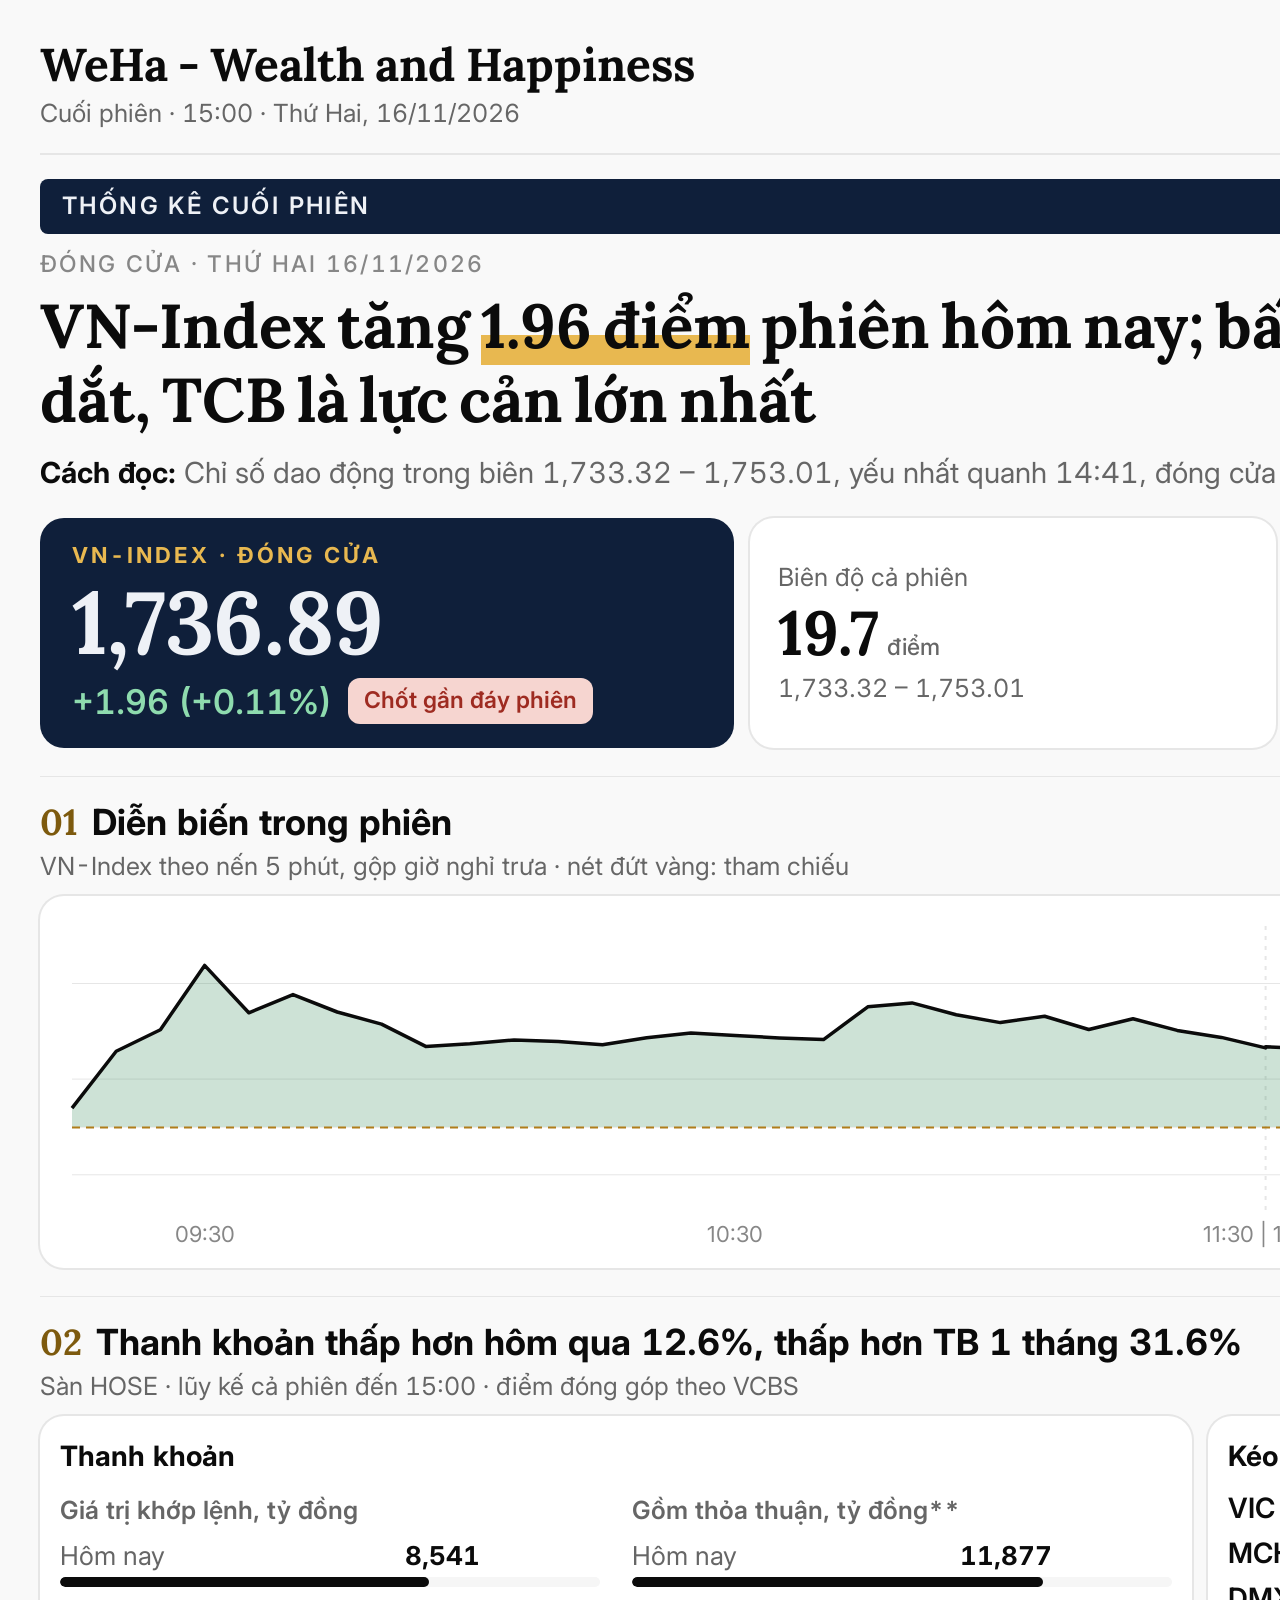
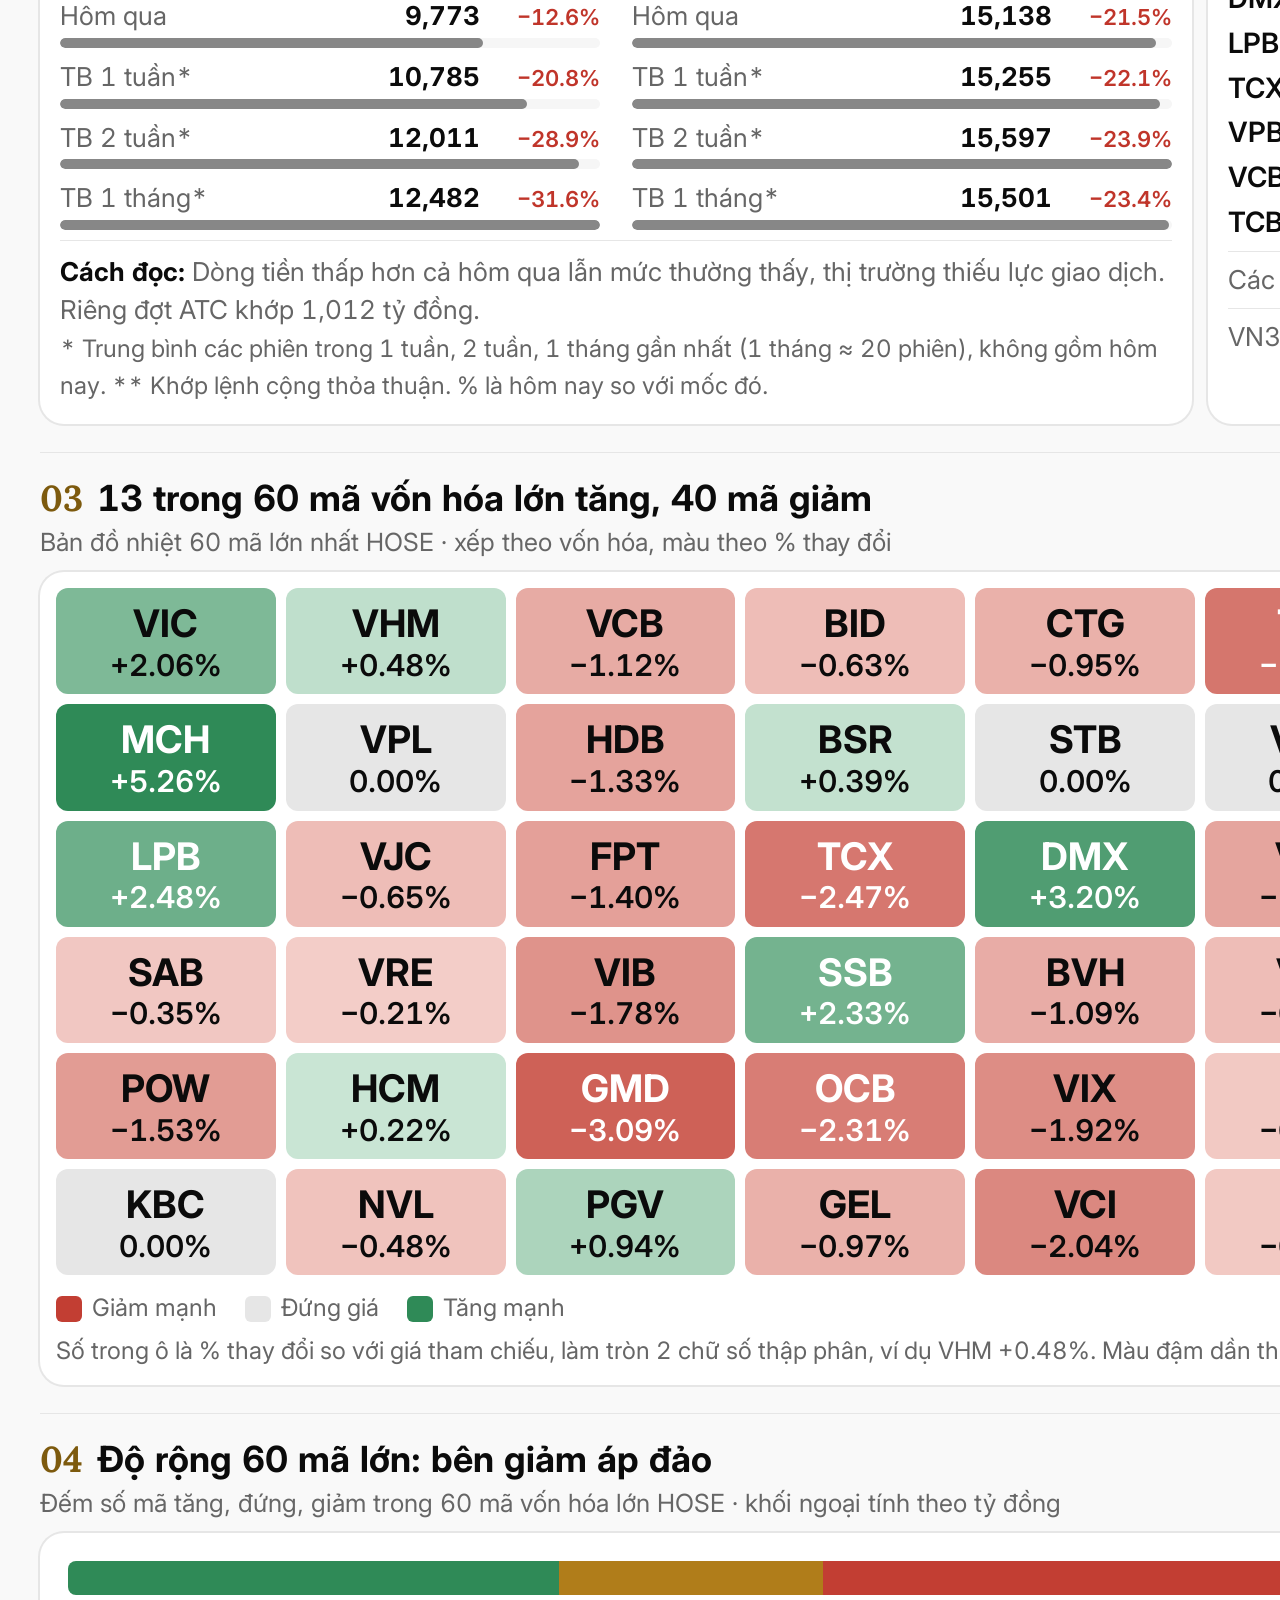
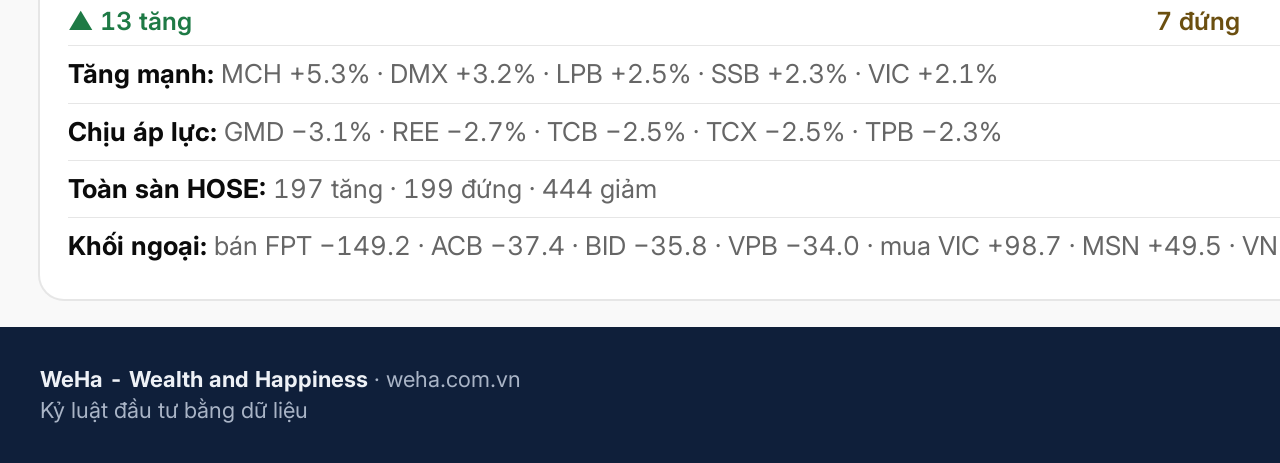
==== commit 7580c4a8: "Thống kê giữa/cuối phiên: thay TB 3 phiên bằng TB 1 tuần, 2 tuần, 1 tháng Ba mốc week1/week2/month c" ====
--- a/thong-ke-cuoi-phien/2026-11-16/index.html
+++ b/thong-ke-cuoi-phien/2026-11-16/index.html
@@ -135,9 +135,9 @@
 <text x="2217.0" y="204.9" text-anchor="middle" class="lab" fill="#fff">1,736.89</text>
 <text x="2124" y="203.6" text-anchor="end" class="lab" fill="var(--gold-strong)">Tham chiếu 1,734.93</text>
 <text x="148.6" y="330" text-anchor="middle" class="ax">09:30</text><text x="679.1" y="330" text-anchor="middle" class="ax">10:30</text><text x="1209.6" y="330" text-anchor="middle" class="ax">11:30 | 13:00</text><text x="1740.1" y="330" text-anchor="middle" class="ax">14:00</text><text x="2138.0" y="330" text-anchor="middle" class="ax">14:45</text></svg></div>
-<h2 class="sh"><em>02</em>Thanh khoản thấp hơn hôm qua 12.6%, thấp hơn TB 3 phiên 27.4%</h2><p class="sub">Sàn HOSE · lũy kế cả phiên đến 15:00 · điểm đóng góp theo VCBS</p>
-<section class="two"><div class="card liq2"><div class="ct">Thanh khoản</div><div class="lrs"><div class="lr"><div class="ct2">Giá trị khớp lệnh, tỷ đồng</div><div class="cmp"><span class="cl">Hôm nay</span><span class="cv">8,541</span><span class="cc"></span><span class="cb"><i style="width:72.6%;background:var(--ink)"></i></span></div><div class="cmp"><span class="cl">Hôm qua</span><span class="cv">9,773</span><span class="cc"><span class="chg down">−12.6%</span></span><span class="cb"><i style="width:83.1%;background:var(--s4)"></i></span></div><div class="cmp"><span class="cl">TB 3 phiên*</span><span class="cv">11,759</span><span class="cc"><span class="chg down">−27.4%</span></span><span class="cb"><i style="width:100.0%;background:var(--s4)"></i></span></div></div><div class="lr"><div class="ct2">Gồm thỏa thuận, tỷ đồng**</div><div class="cmp"><span class="cl">Hôm nay</span><span class="cv">11,877</span><span class="cc"></span><span class="cb"><i style="width:76.9%;background:var(--ink)"></i></span></div><div class="cmp"><span class="cl">Hôm qua</span><span class="cv">15,138</span><span class="cc"><span class="chg down">−21.5%</span></span><span class="cb"><i style="width:98.0%;background:var(--s4)"></i></span></div><div class="cmp"><span class="cl">TB 3 phiên*</span><span class="cv">15,451</span><span class="cc"><span class="chg down">−23.1%</span></span><span class="cb"><i style="width:100.0%;background:var(--s4)"></i></span></div></div></div>
-<div class="how-to-read"><b>Cách đọc:</b> Dòng tiền thấp hơn cả hôm qua lẫn mức thường thấy, thị trường thiếu lực giao dịch. Riêng đợt ATC khớp 1,012 tỷ đồng.<br><span class="fn">* 3 phiên cách đây 1 tuần, 2 tuần, 1 tháng. ** Khớp lệnh cộng thỏa thuận. % là hôm nay so với mốc đó.</span></div></div>
+<h2 class="sh"><em>02</em>Thanh khoản thấp hơn hôm qua 12.6%, thấp hơn TB 1 tháng 31.6%</h2><p class="sub">Sàn HOSE · lũy kế cả phiên đến 15:00 · điểm đóng góp theo VCBS</p>
+<section class="two"><div class="card liq2"><div class="ct">Thanh khoản</div><div class="lrs"><div class="lr"><div class="ct2">Giá trị khớp lệnh, tỷ đồng</div><div class="cmp"><span class="cl">Hôm nay</span><span class="cv">8,541</span><span class="cc"></span><span class="cb"><i style="width:68.4%;background:var(--ink)"></i></span></div><div class="cmp"><span class="cl">Hôm qua</span><span class="cv">9,773</span><span class="cc"><span class="chg down">−12.6%</span></span><span class="cb"><i style="width:78.3%;background:var(--s4)"></i></span></div><div class="cmp"><span class="cl">TB 1 tuần*</span><span class="cv">10,785</span><span class="cc"><span class="chg down">−20.8%</span></span><span class="cb"><i style="width:86.4%;background:var(--s4)"></i></span></div><div class="cmp"><span class="cl">TB 2 tuần*</span><span class="cv">12,011</span><span class="cc"><span class="chg down">−28.9%</span></span><span class="cb"><i style="width:96.2%;background:var(--s4)"></i></span></div><div class="cmp"><span class="cl">TB 1 tháng*</span><span class="cv">12,482</span><span class="cc"><span class="chg down">−31.6%</span></span><span class="cb"><i style="width:100.0%;background:var(--s4)"></i></span></div></div><div class="lr"><div class="ct2">Gồm thỏa thuận, tỷ đồng**</div><div class="cmp"><span class="cl">Hôm nay</span><span class="cv">11,877</span><span class="cc"></span><span class="cb"><i style="width:76.1%;background:var(--ink)"></i></span></div><div class="cmp"><span class="cl">Hôm qua</span><span class="cv">15,138</span><span class="cc"><span class="chg down">−21.5%</span></span><span class="cb"><i style="width:97.1%;background:var(--s4)"></i></span></div><div class="cmp"><span class="cl">TB 1 tuần*</span><span class="cv">15,255</span><span class="cc"><span class="chg down">−22.1%</span></span><span class="cb"><i style="width:97.8%;background:var(--s4)"></i></span></div><div class="cmp"><span class="cl">TB 2 tuần*</span><span class="cv">15,597</span><span class="cc"><span class="chg down">−23.9%</span></span><span class="cb"><i style="width:100.0%;background:var(--s4)"></i></span></div><div class="cmp"><span class="cl">TB 1 tháng*</span><span class="cv">15,501</span><span class="cc"><span class="chg down">−23.4%</span></span><span class="cb"><i style="width:99.4%;background:var(--s4)"></i></span></div></div></div>
+<div class="how-to-read"><b>Cách đọc:</b> Dòng tiền thấp hơn cả hôm qua lẫn mức thường thấy, thị trường thiếu lực giao dịch. Riêng đợt ATC khớp 1,012 tỷ đồng.<br><span class="fn">* Trung bình các phiên trong 1 tuần, 2 tuần, 1 tháng gần nhất (1 tháng ≈ 20 phiên), không gồm hôm nay. ** Khớp lệnh cộng thỏa thuận. % là hôm nay so với mốc đó.</span></div></div>
 <div class="card"><div class="ct">Kéo / đè chỉ số, điểm: VIC nâng nhiều nhất, TCB đè mạnh nhất</div><div class="ctr"><span class="sy">VIC</span><span class="tr"><i style="left:50%;width:46.0%;background:var(--up-bar)"></i></span><span class="chg up nv">+7.99</span></div><div class="ctr"><span class="sy">MCH</span><span class="tr"><i style="left:50%;width:10.1%;background:var(--up-bar)"></i></span><span class="chg up nv">+1.75</span></div><div class="ctr"><span class="sy">DMX</span><span class="tr"><i style="left:50%;width:3.6%;background:var(--up-bar)"></i></span><span class="chg up nv">+0.63</span></div><div class="ctr"><span class="sy">LPB</span><span class="tr"><i style="left:50%;width:3.2%;background:var(--up-bar)"></i></span><span class="chg up nv">+0.55</span></div><div class="ctr"><span class="sy">TCX</span><span class="tr"><i style="right:50%;width:2.8%;background:var(--down-bar)"></i></span><span class="chg down nv">−0.48</span></div><div class="ctr"><span class="sy">VPB</span><span class="tr"><i style="right:50%;width:4.7%;background:var(--down-bar)"></i></span><span class="chg down nv">−0.82</span></div><div class="ctr"><span class="sy">VCB</span><span class="tr"><i style="right:50%;width:5.9%;background:var(--down-bar)"></i></span><span class="chg down nv">−1.03</span></div><div class="ctr"><span class="sy">TCB</span><span class="tr"><i style="right:50%;width:6.9%;background:var(--down-bar)"></i></span><span class="chg down nv">−1.20</span></div>
 <p class="ln rest">Các mã còn lại cộng dồn: <b>−5.41 điểm</b></p>
 <p class="ln">VN30F 11/2026: <b class="chg down">1,843.0 (−0.43%)</b> · basis −1.2</p></div></section>
